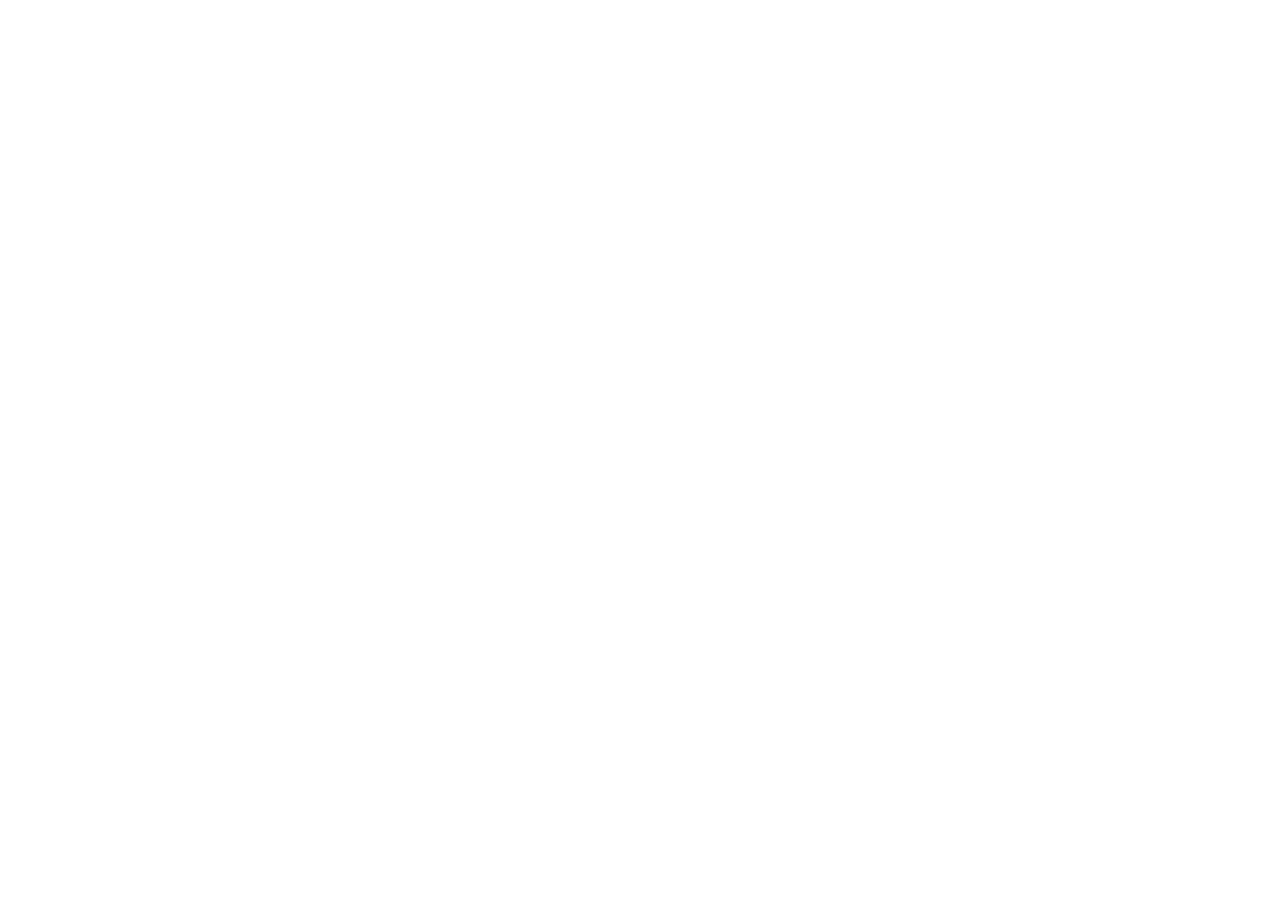
==== index.html @ 3e6e7785 "first commit" ====
<!DOCTYPE html>
<html lang="en">
<head>
  <meta charset="UTF-8">
  <meta name="viewport" content="width=device-width, initial-scale=1.0">
  <title>First Assignment</title>

  <link rel="stylesheet" href="styles.css">
</head>
<body>
  
</body>
</html>
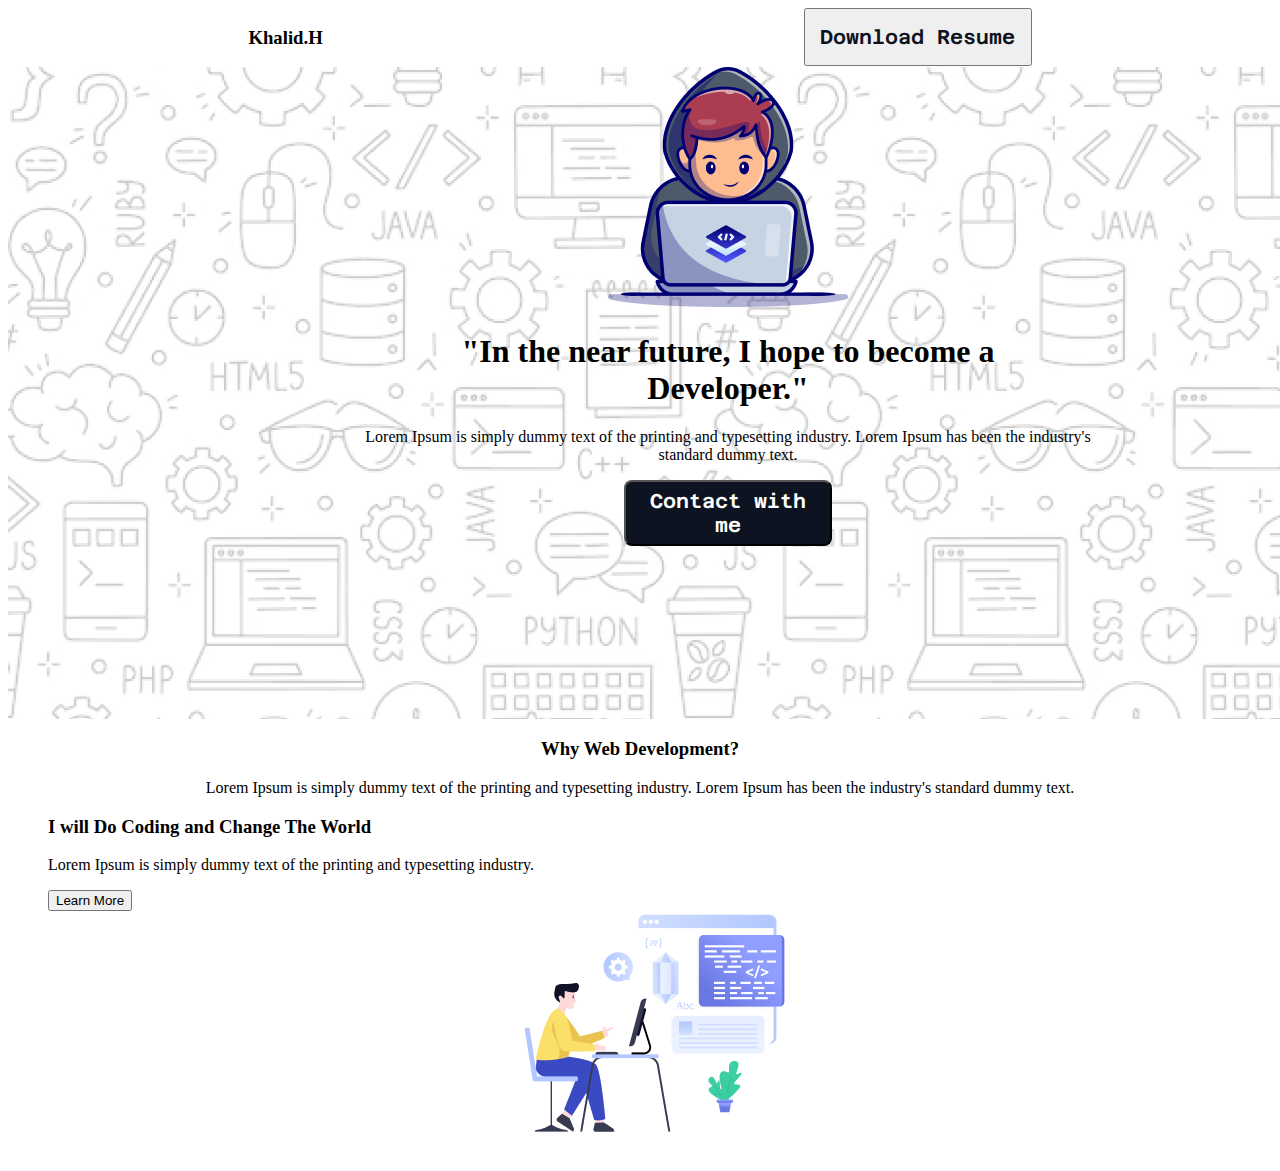
==== commit 13813c0f: "added to first blog" ====
--- a/index.html
+++ b/index.html
@@ -5,9 +5,70 @@
   <meta name="viewport" content="width=device-width, initial-scale=1.0">
   <title>First Assignment</title>
 
-  <link rel="stylesheet" href="styles.css">
+<link rel="stylesheet" href="styles.css">
 </head>
 <body>
-  
+  <header>
+    <nav>
+      <h3>Khalid.H</h3>
+    <button class="Download">Download Resume</button>
+    </nav>
+  </header>
+
+  <main>
+    <section class="backgroun-image">
+     <div>
+      <div class="bannar-image-continer"></div>
+      <img src="./assets/Group.png" alt="">
+
+      <h1>"In the near future, I hope to become a <br>Developer."</h1>
+
+      <p>Lorem Ipsum is simply dummy text of the printing and typesetting industry. Lorem Ipsum has been the industry's <br>standard dummy text.</p>
+
+      <button id="button">Contact with me</button>
+      
+    </div>
+    </section>
+
+    <section>
+      <div class="second-banner-text-heading">
+        <h3>Why Web Development?</h3>
+        <p>Lorem Ipsum is simply dummy text of the printing and typesetting industry. Lorem Ipsum has been the industry's standard dummy text.</p>
+      </div>
+
+      <dir class="banner-text-second-page">
+        <h3>I will Do Coding and Change The World</h3>
+        <p>Lorem Ipsum is simply dummy text of the printing and typesetting industry.</p>
+        <button>Learn More</button>
+        <div class="Layer_1">
+          <img src="assets/Layer_1.png" alt="">
+        </div>
+      </dir>
+
+      <div>
+
+      
+      </div>
+
+
+    </section>
+
+    <section>
+      <div>
+
+      </div>
+
+      <div>
+
+      </div>
+
+
+    </section>
+
+
+  </main>
+
+  <footer></footer>
+
 </body>
 </html>--- a/styles.css
+++ b/styles.css
@@ -0,0 +1,54 @@
+@import url('https://fonts.googleapis.com/css2?family=Azeret+Mono:ital,wght@0,100..900;1,100..900&display=swap');
+
+nav{
+  display: flex;
+  justify-content: space-around;
+
+}
+h1{
+
+}
+.Download{
+  width: 228px;
+  height: 58px;
+  color: rgb(13, 19, 33);
+  font-family: Azeret Mono;
+  font-size: 20px;
+  font-weight: 600;
+  line-height: 23px;
+}
+.backgroun-image{
+  width: 1440px;
+  height: 652px;
+  background-image: url('assets/Hero-bg.png');
+  justify-content: center;
+  background-position: center;
+  background-repeat: no-repeat;
+  background-size: cover;
+
+}
+
+div{
+  text-align: center;
+}
+#button{
+  width: 208px;
+  height: 66px;
+  border-radius: 8px;
+  background: rgb(13, 19, 33);
+  color: rgb(255, 255, 255);
+  font-family: Azeret Mono;
+  font-size: 20px;
+  font-weight: 600;
+  /* line-height: 32px; */
+}
+.second-banner-text-heading{
+  text-align: center;
+}
+
+.banner-text-second-page{
+  text-align: left;
+}
+.Layer_1{
+  
+}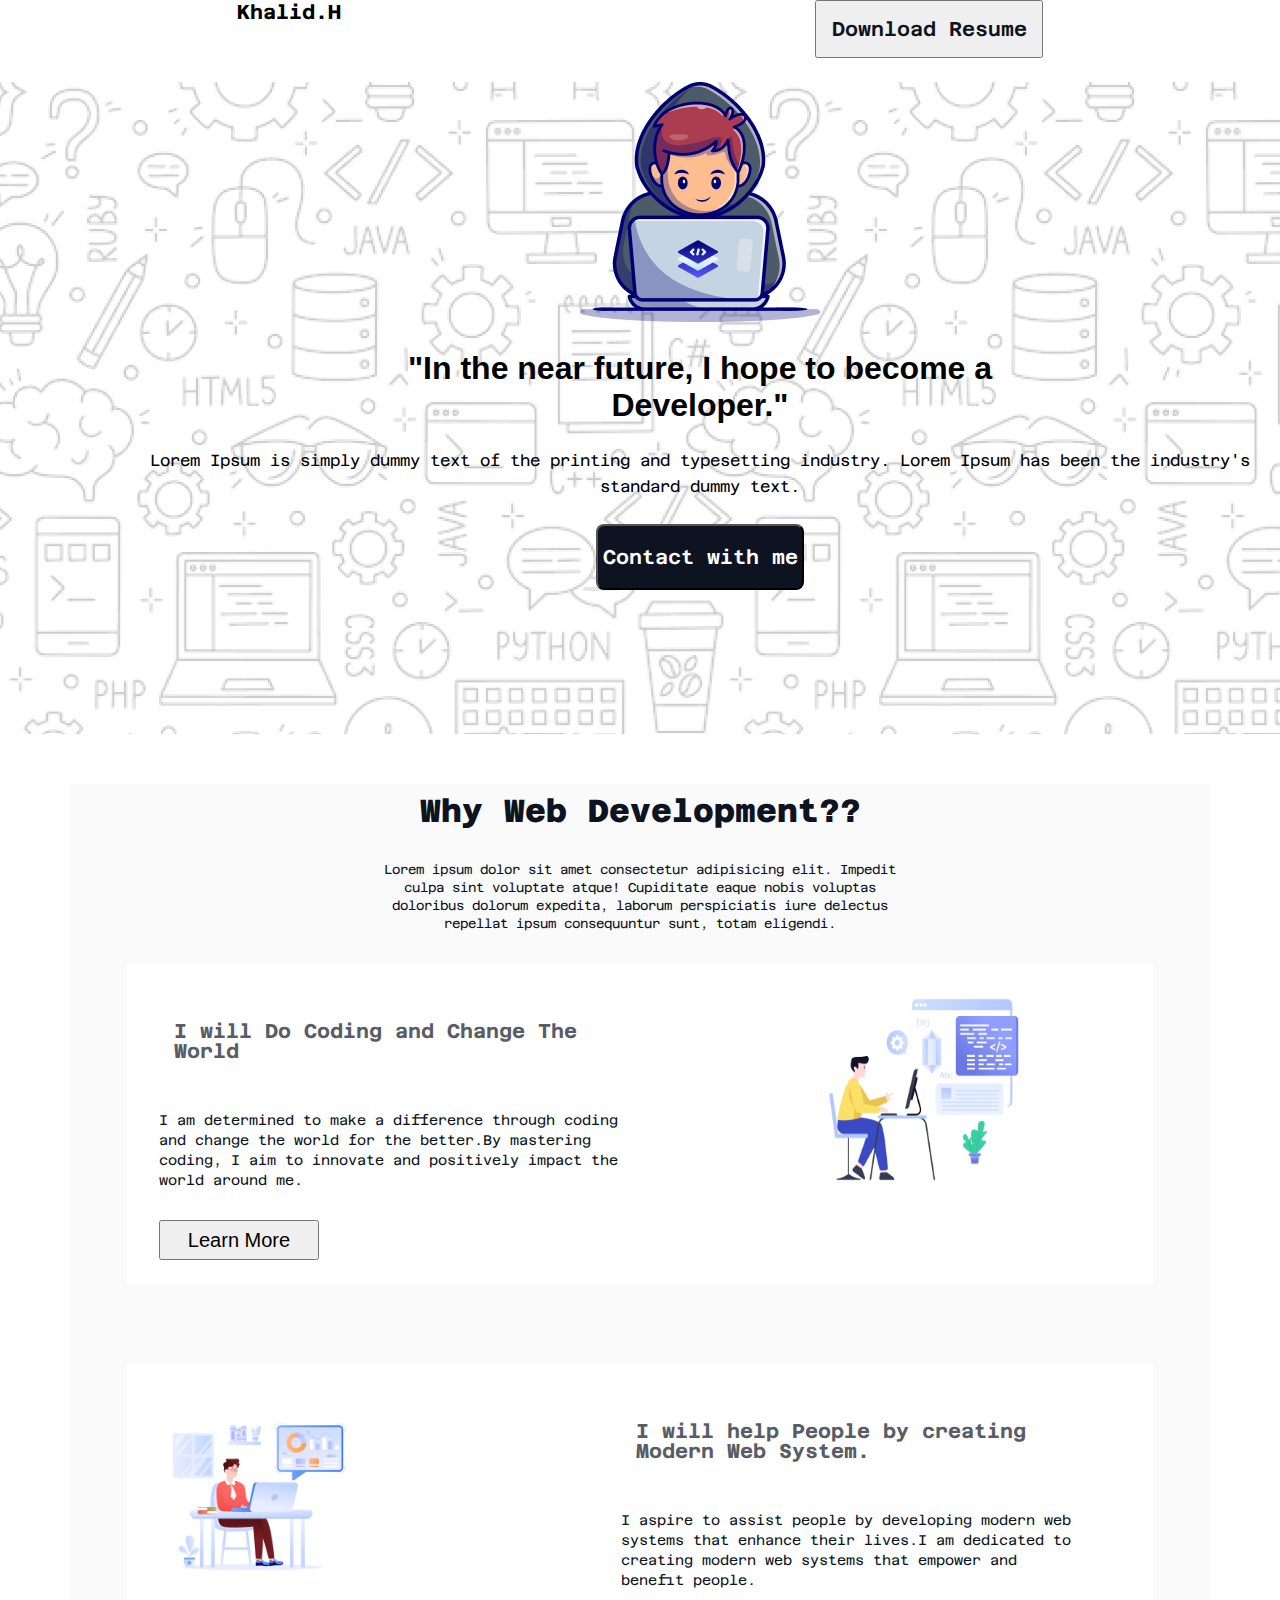
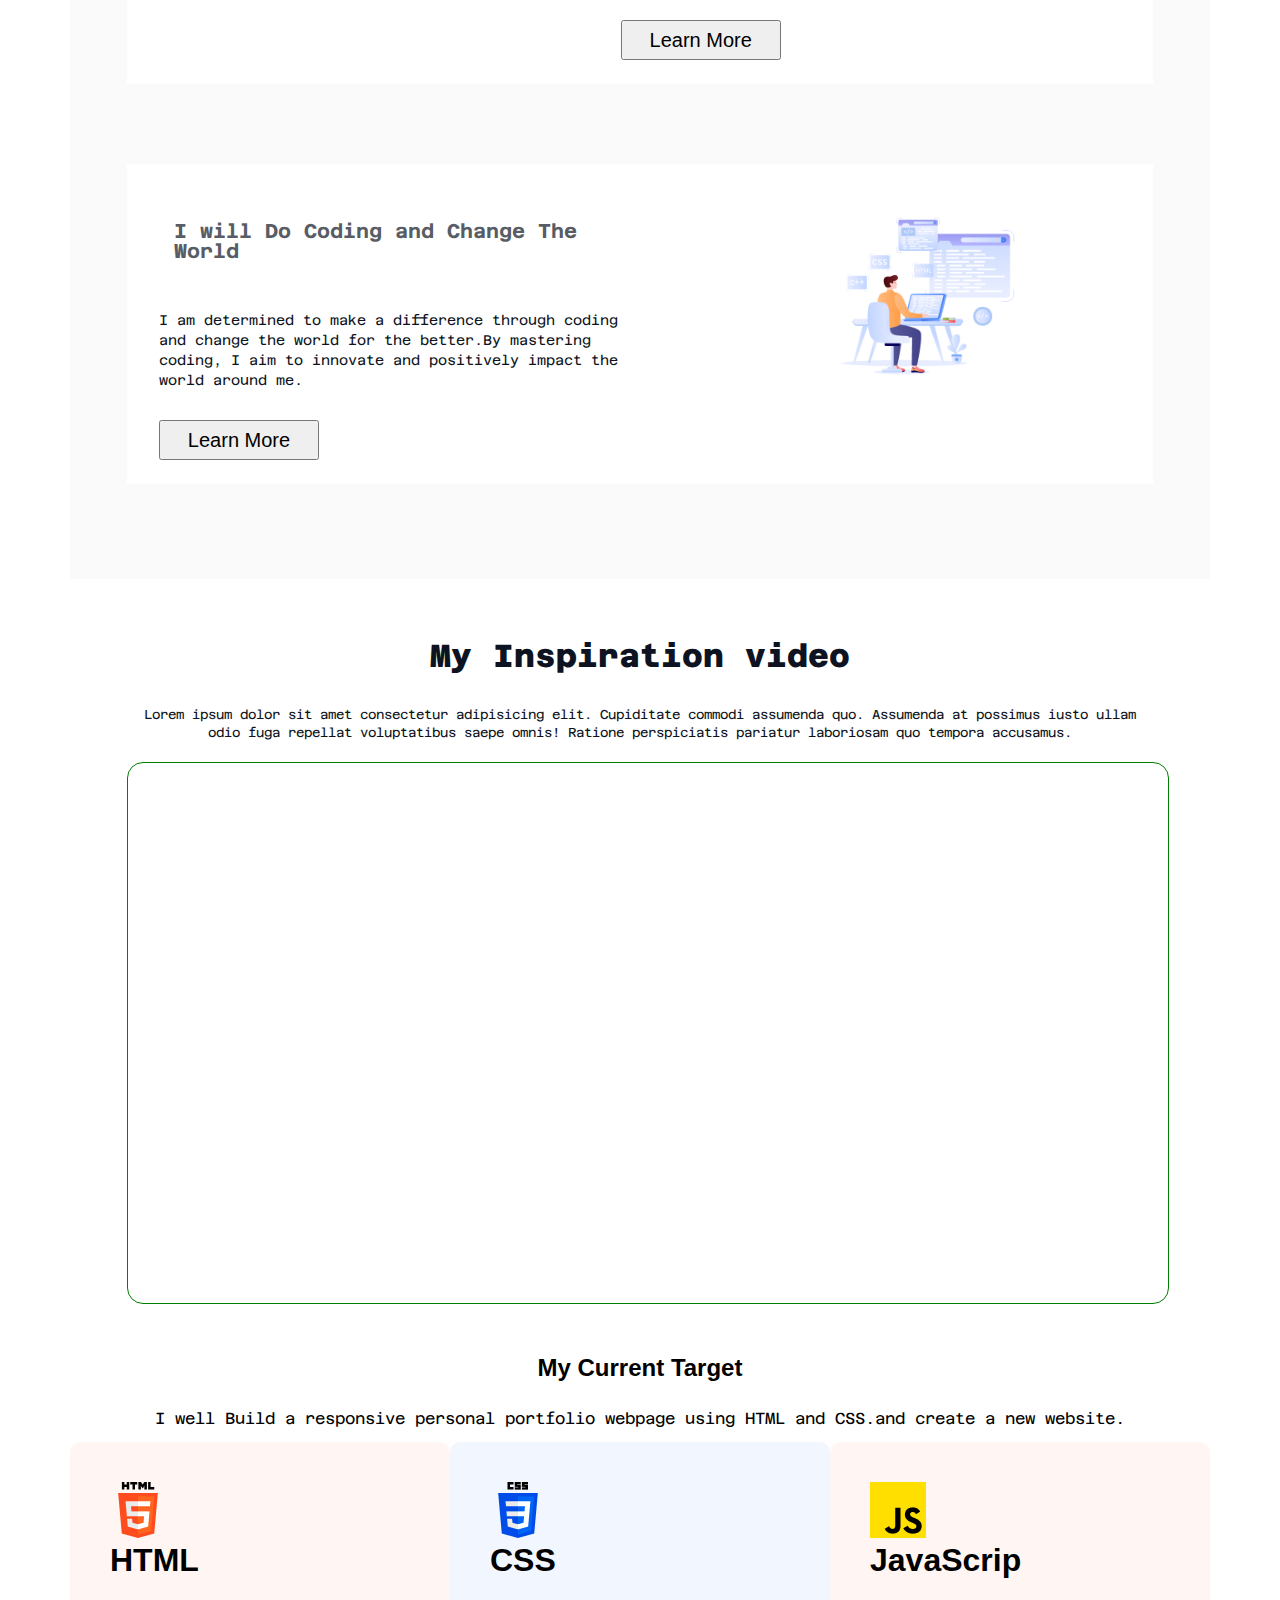
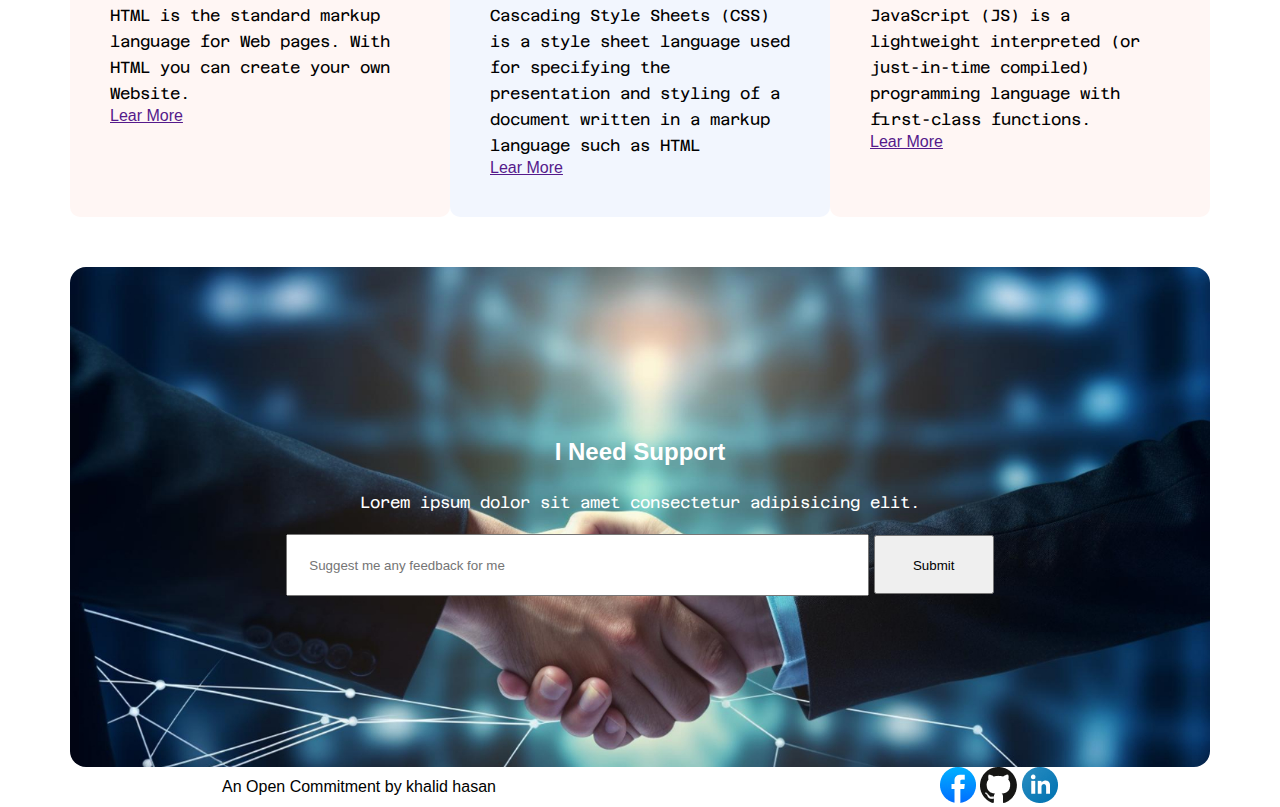
==== commit 0f657570: "add all commit" ====
--- a/index.html
+++ b/index.html
@@ -16,59 +16,196 @@
   </header>
 
   <main>
+  <!-- first-page-Developer-section -->
     <section class="backgroun-image">
-     <div>
-      <div class="bannar-image-continer"></div>
-      <img src="./assets/Group.png" alt="">
-
-      <h1>"In the near future, I hope to become a <br>Developer."</h1>
-
-      <p>Lorem Ipsum is simply dummy text of the printing and typesetting industry. Lorem Ipsum has been the industry's <br>standard dummy text.</p>
-
-      <button id="button">Contact with me</button>
-      
+     <div class="banner-section-container">
+        <div class="bannar-image-continer">
+        <img src="./assets/Group.png" alt="">
+        </div>
+        <h1 id="dev">"In the near future, I hope to become a <br>Developer."</h1>
+
+        <p>Lorem Ipsum is simply dummy text of the printing and typesetting industry. Lorem Ipsum has been the industry's <br>standard dummy text.</p>
+        
+    <button id="button">Contact with me</button>
+       
+      </div>
+    
+    </section>
+
+    <!-- development-section -->
+
+    <section class="development-container">
+      
+      <div class="development-content">
+        <div class="development-title">
+          <h2>Why Web Development??</h2>
+          <p>
+            Lorem ipsum dolor sit amet consectetur adipisicing elit. Impedit culpa sint voluptate atque! Cupiditate eaque nobis voluptas doloribus dolorum expedita, laborum perspiciatis iure delectus repellat ipsum consequuntur sunt, totam eligendi.
+          </p>
+        </div>
+        
+
+
+        <div class="development-resource-container">
+          <div class="web-resource-content">
+            <div class="title-text-container">
+              <h3>I will Do Coding and Change The World</h3>
+              <p>
+                I am determined to make a difference through coding and change the world for the better.By mastering coding, I aim to innovate and positively impact the world around me.
+              </p>
+              <button class="btn-one">Learn More</button>
+            </div>
+
+            <div class="image-contant">
+              <img class="first-image" src="assets/Layer_1.png" alt="" />
+            </div>
+          </div>
+        </div>
+
+        <div class="development-resource-container">
+          <div class="web-resource-content">
+            <div class="image-contant">
+              <img class="second-image" src="assets/Group 3.png" alt="" />
+            </div>
+            <div class="title-text-container">
+              <h3>I will help People by creating Modern Web System.</h3>
+              <p>
+                I aspire to assist people by developing modern web systems that enhance their lives.I am dedicated to creating modern web systems that empower and benefit people.
+              </p>
+              <button class="btn-two">Learn More</button>
+            </div>
+          </div>
+        </div>
+
+        <div class="development-resource-container">
+          <div class="web-resource-content">
+            <div class="title-text-container">
+              <h3>I will Do Coding and Change The World</h3>
+              <p>
+                I am determined to make a difference through coding and change the world for the better.By mastering coding, I aim to innovate and positively impact the world around me.
+              </p>
+              <button class="btn-three">Learn More</button>
+            </div>
+
+            <div class="image-contant">
+              <img class="third-image" src="assets/Group 4.png" alt="" />
+            </div>
+          </div>
+        </div>
+      </div>
+ 
+    </section>
+  
+    <!-- Inspiration section -->
+
+    <section class="insp-container">
+      <div class="insp-title-content">
+        <h2>My Inspiration video</h2>
+        <p>
+          Lorem ipsum dolor sit amet consectetur adipisicing elit. Cupiditate commodi assumenda quo. Assumenda at possimus iusto ullam odio fuga repellat voluptatibus saepe omnis! Ratione perspiciatis pariatur laboriosam quo tempora accusamus.
+        </p>
+      
+        
+          <div class="video">
+            <iframe width="100%" height="100%" src="https://www.youtube.com/embed/DGHn2uOAVCE?si=0QjzTuNBliBqDZMb" title="YouTube video player" frameborder="0" allow="accelerometer; autoplay; clipboard-write; encrypted-media; gyroscope; picture-in-picture; web-share" referrerpolicy="strict-origin-when-cross-origin" allowfullscreen style="border-radius: 10px;"></iframe>
+          </div>
+        
+      </div>
+
+    </section>
+
+<!-- target-container-section -->
+
+    <section class="four-banner-contianer">
+      <div class="targate">
+        <div class="targate-title">
+              
+            <div class="target-title-post">
+                <h2>My Current Target</h2>
+              <p>I well Build a responsive personal portfolio webpage using HTML and CSS.and create a new website.</p>
+            </div>
+    
+          <div class="current-target-web-design ">
+              
+            <div class="Current-target-html">
+                <div class="Current-target-continur">
+                  <img src="./assets/html.png" alt="">
+                    <h1>HTML</h1>
+                    <p> HTML is the standard markup language for Web pages. With HTML you can create your own Website.</p>
+                    <a href="">Lear More</a>
+                </div>
+    
+            </div> 
+            
+            <div class="Current-target-css">
+                <div class="Current-target-continur">
+                    <img src="./assets/css.png" alt="">
+                    <h1>CSS</h1>
+                    <p>Cascading Style Sheets (CSS) is a style sheet language used for specifying the presentation and styling of a document written in a markup language such as HTML </p>
+                    <a href="">Lear More</a>
+                </div>
+    
+            </div> 
+    
+            <div class="Current-target-java">
+                <div class="Current-target-continur">
+                    <img src="./assets/js.png" alt="">
+                    <h1>JavaScrip</h1>
+                    <p>JavaScript (JS) is a lightweight interpreted (or just-in-time compiled) programming language with first-class functions.</p>
+                    <a href="">Lear More</a>
+                </div>
+    
+            </div> 
+    
+          </div>
+    
+        </div>
+      
+      </div>
+      
+      <div class="Support">
+        <div class="Support-text" >
+          
+          <h2 >I Need Support</h2>
+          <p>Lorem ipsum dolor sit amet consectetur adipisicing elit.</p>
+          <br>
+          
+          <form action="" >
+      
+            <input type="email" name="phone" id="phone"  placeholder="Suggest me any feedback for me" pattern="Enter a phone number" class="s-btn1">
+            
+            <input type="Submit" value="Submit" class="s-btn">
+          </form>
+          
+        </div>
+      
+      </div>
+
+
+
+    </section>
+
+   
+
+  </main>
+
+  <footer class="footer-main header-continar" id="contact">
+    <div class="footer-title">
+        An Open Commitment by khalid hasan
     </div>
-    </section>
-
-    <section>
-      <div class="second-banner-text-heading">
-        <h3>Why Web Development?</h3>
-        <p>Lorem Ipsum is simply dummy text of the printing and typesetting industry. Lorem Ipsum has been the industry's standard dummy text.</p>
-      </div>
-
-      <dir class="banner-text-second-page">
-        <h3>I will Do Coding and Change The World</h3>
-        <p>Lorem Ipsum is simply dummy text of the printing and typesetting industry.</p>
-        <button>Learn More</button>
-        <div class="Layer_1">
-          <img src="assets/Layer_1.png" alt="">
-        </div>
-      </dir>
-
-      <div>
-
-      
-      </div>
-
-
-    </section>
-
-    <section>
-      <div>
-
-      </div>
-
-      <div>
-
-      </div>
-
-
-    </section>
-
-
-  </main>
-
-  <footer></footer>
+    <div class="footer-social">
+        <a href="https://www.facebook.com/reju.raj.524/">
+            <img src="./assets/facebook.png" alt="">
+        </a>
+        <a href="https://github.com/Khalid01081999">
+            <img src="./assets/github.png" alt="">
+        </a>
+        <a href="https://www.linkedin.com/in/khalid-hasan-740209247/">
+            <img src="./assets/linkedin-icon 1.png" alt="">
+        </a>
+        
+    </div>
+</footer>
 
 </body>
 </html>--- a/styles.css
+++ b/styles.css
@@ -1,12 +1,24 @@
 @import url('https://fonts.googleapis.com/css2?family=Azeret+Mono:ital,wght@0,100..900;1,100..900&display=swap');
 
+*{
+  
+  margin: 0;
+  padding: 0;
+}
+body{
+  font-family: "Popping",sans-serif;
+}
 nav{
   display: flex;
   justify-content: space-around;
 
 }
-h1{
-
+h3{
+  
+ 
+  font-family: Azeret Mono;
+  font-size: 20px;
+  
 }
 .Download{
   width: 228px;
@@ -17,19 +29,37 @@
   font-weight: 600;
   line-height: 23px;
 }
+.banner-section-container{
+  max-width: 1400px;
+  height: 652px;
+  text-align: center;
+ 
+}
+
+
 .backgroun-image{
-  width: 1440px;
+  width: 1400px;
   height: 652px;
   background-image: url('assets/Hero-bg.png');
   justify-content: center;
   background-position: center;
   background-repeat: no-repeat;
   background-size: cover;
-
-}
-
-div{
-  text-align: center;
+ 
+
+}
+.bannar-image-continer{
+   margin-top: 24px;
+}
+#dev{
+  margin-top: 24px;
+}
+p{
+  font-family: Azeret Mono;
+  font-size: 16px;
+  font-weight: 400;
+  line-height: 26px;
+  margin-top: 24px;
 }
 #button{
   width: 208px;
@@ -40,15 +70,264 @@
   font-family: Azeret Mono;
   font-size: 20px;
   font-weight: 600;
+  margin-top: 24px;
   /* line-height: 32px; */
 }
-.second-banner-text-heading{
-  text-align: center;
-}
-
-.banner-text-second-page{
+
+.development-container{
+  width: 1140px;
+  margin: 0 auto;
+  height: 1395px;
+  background: rgba(13, 19, 33, 0.02);
+  
+}
+.development-content{
+  
+  width: 90%;
+  height: 1100px;
+  margin: 50px auto;
+}
+.development-title{
+  width: 50%;
+  margin: 0 auto;
+  height: 130px;
+}
+.development-title h2{
+  color: rgb(13, 19, 33);
+  font-family: Azeret Mono;
+  font-size: 32px;
+  font-weight: 800;
+  line-height: 37px;
+  letter-spacing: 0%;
+  text-align: center;
+  padding: 8px 0;
+}
+
+.development-title p{
+  color: rgb(13, 19, 33);
+  font-family: Azeret Mono;
+  font-size: 13px;
+  font-weight: 400;
+  line-height: 18px;
+  text-align: center;
+}
+
+.development-resource-container{
+  width: 100%;
+  margin: 0px auto;
+  height: 320px;
+  margin-bottom: 80px;
+  display: flex;
+  margin-top: 50px;
+  background-color: white;
+
+}
+.web-resource-content{
+width: 90%;
+height: 250px;
+display: flex;
+margin: 32px 32px ;
+}
+.title-text-container{
+  width: 50%;
+  margin: 0 auto;
+  height: 250px;
+}
+.image-contant{
+  width: 50%;
+  margin: 0 auto;
+  height: 250px;
+}
+.title-text-container h3{
+  color: rgba(13, 19, 33, 0.7);
+  font-family: Azeret Mono;
+  font-size: 20px;
+  font-weight: 700;
+  line-height: 20px;
   text-align: left;
-}
-.Layer_1{
-  
+  padding: 10px 0px;
+  margin: 15px;
+}
+
+.title-text-container p{
+  color: rgb(13, 19, 33);
+  font-family: Azeret Mono;
+  font-size: 14px;
+  font-weight: 400;
+  line-height: 20px;
+  letter-spacing: 0%;
+  text-align: left;
+  padding: 15px 0px;
+  margin-bottom: 15px;
+}
+.btn-one,
+.btn-two,
+.btn-three {
+  width: 160px;
+  height: 40px;
+  font-size: 20px;
+  font-weight: 400;
+}
+.first-image{
+  margin-left: 45%;
+  height: 200px;
+  width: 200px;
+}
+
+.third-image {
+  margin-left: 45%;
+  height: 200px;
+  width: 200px;
+}
+.second-image {
+  margin-right: 45%;
+  height: 200px;
+  width: 200px;
+}
+
+/* Inspiration section style */
+
+.insp-container {
+  width: 1140px;
+ 
+  margin: 0 auto;
+  /* background: rgba(13, 19, 33, 0.02); */
+}
+.insp-title-content {
+  width: 90%;
+ 
+  margin: 50px auto;
+}
+.insp-title-content h2 {
+  color: rgb(13, 19, 33);
+  font-family: Azeret Mono;
+  font-size: 32px;
+  font-weight: 800;
+  line-height: 37px;
+  letter-spacing: 0%;
+  text-align: center;
+  padding: 8px 0;
+  
+}
+.insp-title-content p {
+  color: rgb(13, 19, 33);
+  font-family: Azeret Mono;
+  font-size: 13px;
+  font-weight: 400;
+  line-height: 18px;
+  text-align: center;
+  /* margin: 24px 0px; */
+}
+
+/* ////////////////////video/////////////////// */
+
+.video{
+  width: 1000px;
+  height: 500px;
+  border: 1px solid green;
+  padding: 20px;
+  margin: 0 auto;
+  margin-top: 20px;
+  border-radius: 16px;
+  }
+
+  ///////* target-section */////
+
+  .targate-title{
+    width: 1140px; 
+    margin: 0 auto;
+  
+  }
+  .target-title-post{
+    width: 90%;
+    margin: 0 auto;
+    text-align: center;
+    flex-direction: column;
+    margin-bottom: 10px;
+  
+  }
+  .current-target-web-design{
+    width: 1140px;
+    margin: 0 auto;
+    display: flex;
+   
+  }
+  .current-target{
+    width: 90%;
+    margin: 0 auto;
+    margin-left: ;
+    margin-top: 10px;
+    gap: 10px;
+    border: 1px solid green;
+  }
+  .Current-target-html{
+    width: 30%;
+    padding: 40px;
+    background-color: rgba(255, 76, 30, 0.05);
+    border-radius: 10px;
+  }
+  .Current-target-css{
+    width: 30%;
+    padding: 40px;
+    background-color: rgba(0, 76, 232, 0.05);
+    border-radius: 10px;
+  }
+  .Current-target-java{
+    width: 30%;
+    padding: 40px;
+    background-color: rgba(255, 76, 30, 0.05);
+    border-radius: 10px;
+  }
+  /* support-section */
+  .Support{
+    display: flex;
+    flex-direction: column;
+    justify-content: center;
+    align-items: center;
+    width: 1140px;
+    height: 500px;
+    left: 100px;
+    right: 100px;
+    top: 450px;
+    bottom: 179px;
+    margin: 0 auto;
+    margin-top: 50px;
+    background-image: url('assets/handshake.jpg');
+    background-size: cover;
+    border-radius: 16px;  
+  }
+  .Support-text{
+    
+    color: white;
+    margin:0 auto;
+    text-align: center;
+   
+  }
+  .s-btn1{
+    width: 548px;
+    height: 58px;
+    padding: 0px 10px 0px 21px;
+  
+  }
+  
+  .s-btn{
+    width: 120px;
+    height: 59px;
+    padding: 21px 23px ;
+  }
+
+///////* footer-section *////////
+
+.footer-main {
+  display: flex;
+  height: 100px;
+  background-color: rgba(13, 19, 33, 0.03);
+  margin-top: 50px;}
+  .header-continar {
+    display: flex;
+    justify-content: space-around;
+    align-items: center;
+  }
+  .footer-social a {
+    text-decoration: none;
 }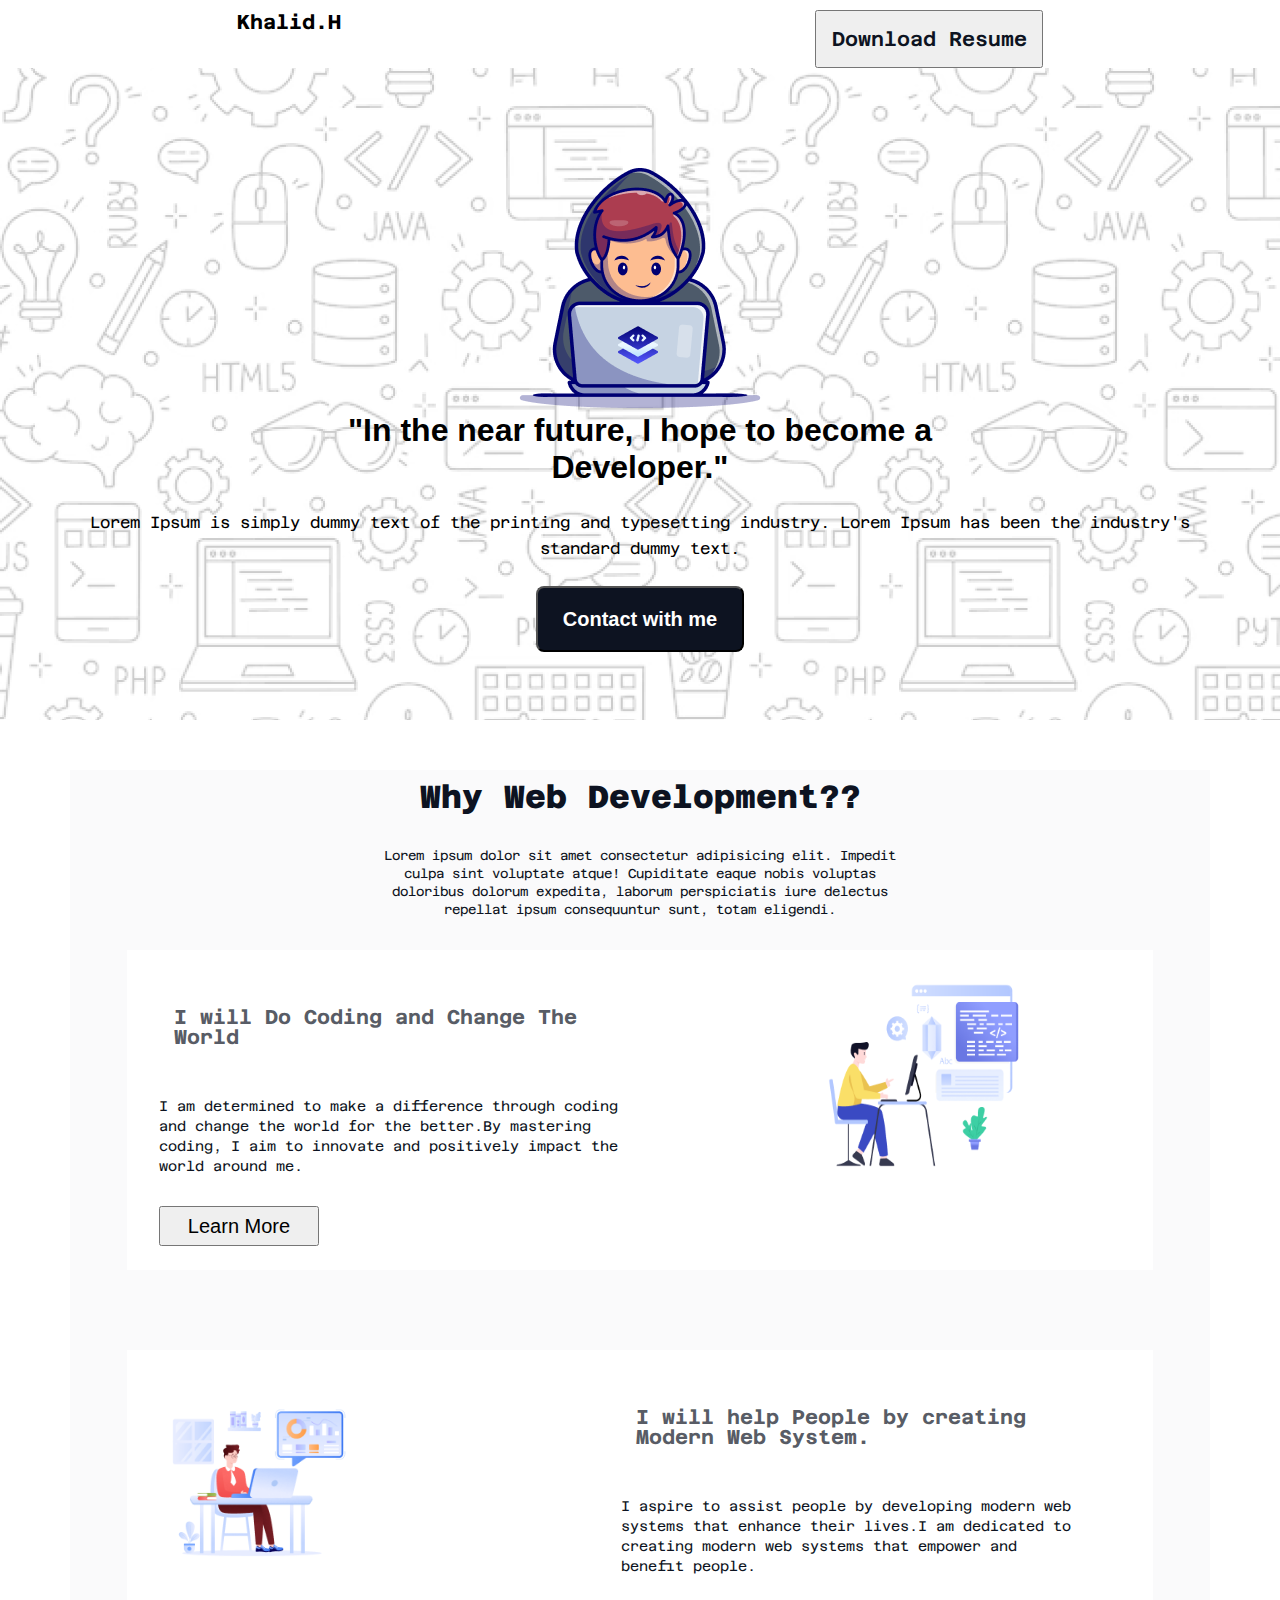
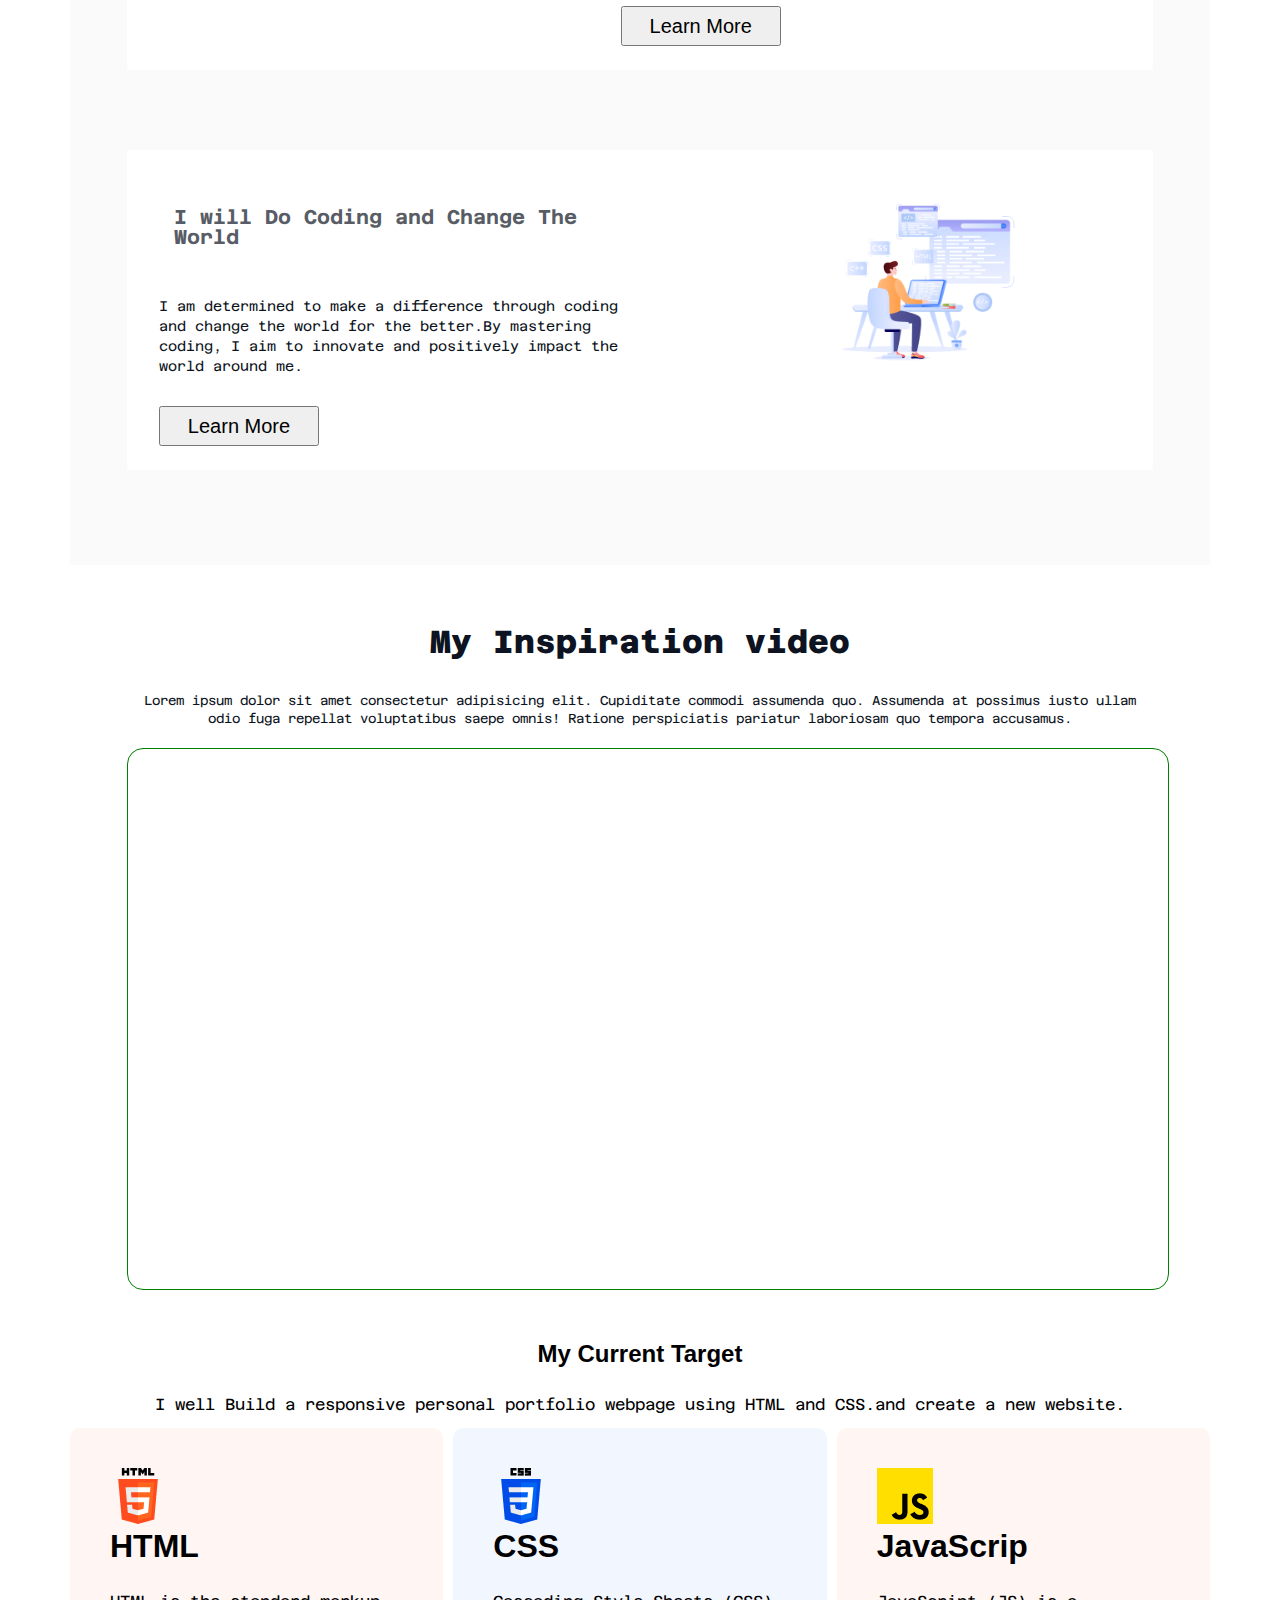
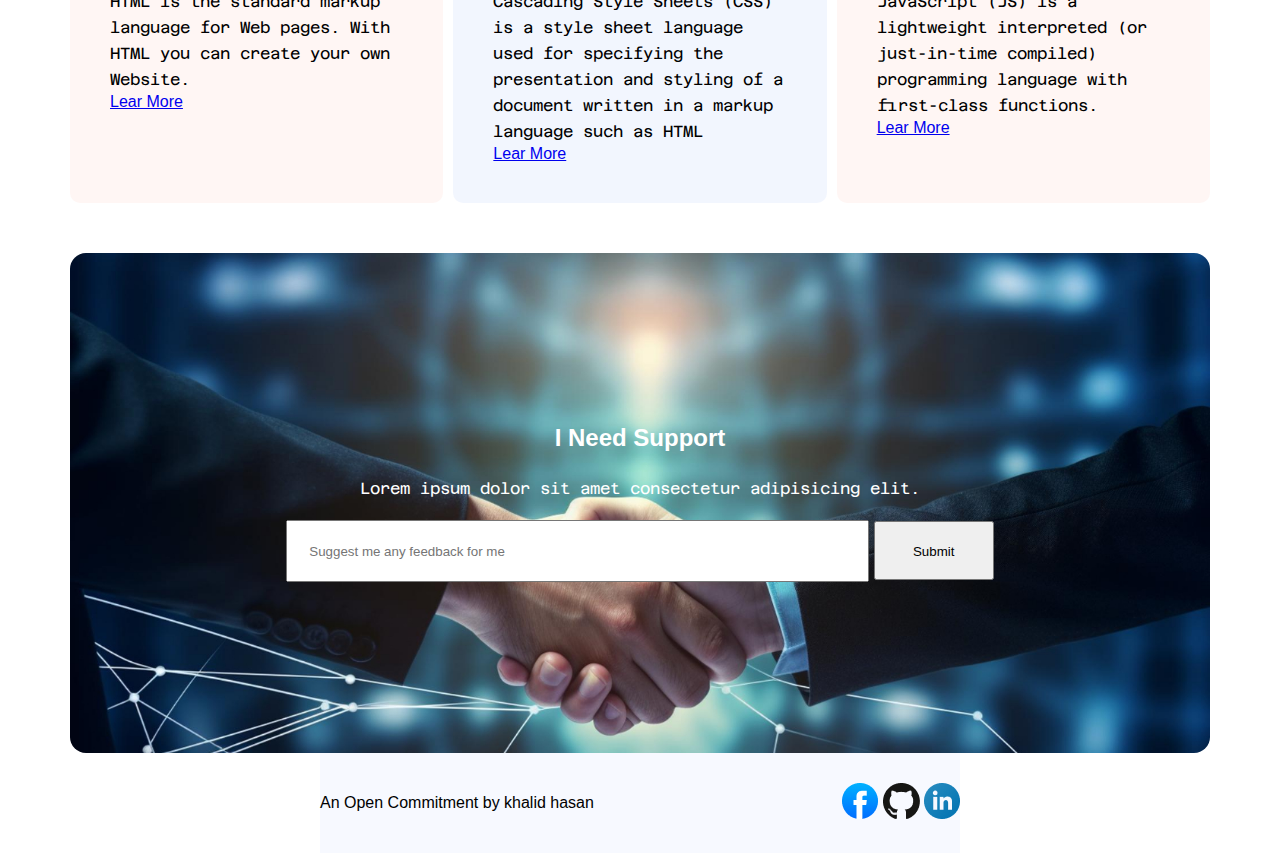
==== commit c0c74dc7: "Updated index.html with a new line" ====
--- a/index.html
+++ b/index.html
@@ -9,25 +9,31 @@
 </head>
 <body>
   <header>
-    <nav>
+    <nav class="nav">
       <h3>Khalid.H</h3>
-    <button class="Download">Download Resume</button>
+      <button class="Download">Download Resume</button>
     </nav>
   </header>
 
-  <main>
+ <main>
   <!-- first-page-Developer-section -->
-    <section class="backgroun-image">
-     <div class="banner-section-container">
-        <div class="bannar-image-continer">
-        <img src="./assets/Group.png" alt="">
-        </div>
-        <h1 id="dev">"In the near future, I hope to become a <br>Developer."</h1>
-
-        <p>Lorem Ipsum is simply dummy text of the printing and typesetting industry. Lorem Ipsum has been the industry's <br>standard dummy text.</p>
-        
-    <button id="button">Contact with me</button>
-       
+    <section class="banner-section-container">
+      
+      <div class="background-image">
+
+        <div class="bannar-img-continer">
+
+        
+          <img src="./assets/Group.png" alt="" style="margin-top: 100px;">
+        
+        
+          <h1 >"In the near future, I hope to become a <br>Developer."</h1>
+
+          <p>Lorem Ipsum is simply dummy text of the printing and typesetting industry. Lorem Ipsum has been the industry's <br>standard dummy text.</p>
+     
+         <button class="btn-1"><a href="#contact">Contact with me</a></button>
+    
+        </div>
       </div>
     
     </section>
@@ -132,7 +138,7 @@
                   <img src="./assets/html.png" alt="">
                     <h1>HTML</h1>
                     <p> HTML is the standard markup language for Web pages. With HTML you can create your own Website.</p>
-                    <a href="">Lear More</a>
+                    <a href="https://www.w3schools.com/html/">Lear More</a>
                 </div>
     
             </div> 
@@ -142,7 +148,7 @@
                     <img src="./assets/css.png" alt="">
                     <h1>CSS</h1>
                     <p>Cascading Style Sheets (CSS) is a style sheet language used for specifying the presentation and styling of a document written in a markup language such as HTML </p>
-                    <a href="">Lear More</a>
+                    <a href="https://www.w3schools.com/css/default.asp">Lear More</a>
                 </div>
     
             </div> 
@@ -152,7 +158,7 @@
                     <img src="./assets/js.png" alt="">
                     <h1>JavaScrip</h1>
                     <p>JavaScript (JS) is a lightweight interpreted (or just-in-time compiled) programming language with first-class functions.</p>
-                    <a href="">Lear More</a>
+                    <a href="https://www.w3schools.com/js/default.asp">Lear More</a>
                 </div>
     
             </div> 
@@ -163,7 +169,7 @@
       
       </div>
       
-      <div class="Support">
+      <div class="Support" >
         <div class="Support-text" >
           
           <h2 >I Need Support</h2>
@@ -189,7 +195,7 @@
 
   </main>
 
-  <footer class="footer-main header-continar" id="contact">
+  <footer class="footer-main header-continar" id="contact" >
     <div class="footer-title">
         An Open Commitment by khalid hasan
     </div>
--- a/styles.css
+++ b/styles.css
@@ -5,12 +5,14 @@
   margin: 0;
   padding: 0;
 }
-body{
+body{ 
   font-family: "Popping",sans-serif;
 }
 nav{
+
   display: flex;
   justify-content: space-around;
+  margin-top: 10px;
 
 }
 h3{
@@ -33,14 +35,13 @@
   max-width: 1400px;
   height: 652px;
   text-align: center;
- 
+  background-image: url('./assets/Hero-bg.png');
 }
 
 
 .backgroun-image{
   width: 1400px;
   height: 652px;
-  background-image: url('assets/Hero-bg.png');
   justify-content: center;
   background-position: center;
   background-repeat: no-repeat;
@@ -50,10 +51,9 @@
 }
 .bannar-image-continer{
    margin-top: 24px;
-}
-#dev{
-  margin-top: 24px;
-}
+
+}
+
 p{
   font-family: Azeret Mono;
   font-size: 16px;
@@ -61,17 +61,19 @@
   line-height: 26px;
   margin-top: 24px;
 }
-#button{
+.btn-1{
   width: 208px;
   height: 66px;
   border-radius: 8px;
   background: rgb(13, 19, 33);
-  color: rgb(255, 255, 255);
-  font-family: Azeret Mono;
   font-size: 20px;
   font-weight: 600;
   margin-top: 24px;
   /* line-height: 32px; */
+}
+.btn-1 a{
+  text-decoration: none;
+  color: white;
 }
 
 .development-container{
@@ -236,6 +238,7 @@
   .targate-title{
     width: 1140px; 
     margin: 0 auto;
+    
   
   }
   .target-title-post{
@@ -250,6 +253,7 @@
     width: 1140px;
     margin: 0 auto;
     display: flex;
+    gap: 10px;
    
   }
   .current-target{
@@ -292,7 +296,7 @@
     bottom: 179px;
     margin: 0 auto;
     margin-top: 50px;
-    background-image: url('assets/handshake.jpg');
+    background-image: url('/assets/handshake.jpg');
     background-size: cover;
     border-radius: 16px;  
   }
@@ -321,11 +325,16 @@
 .footer-main {
   display: flex;
   height: 100px;
-  background-color: rgba(13, 19, 33, 0.03);
-  margin-top: 50px;}
+  
+  margin-top: 100px;
+}
   .header-continar {
+    width: 50%;
+    background-color: rgba(0, 76, 255, 0.03);
+    margin: 0 auto;
+    height: 100px;
     display: flex;
-    justify-content: space-around;
+    justify-content: space-between;
     align-items: center;
   }
   .footer-social a {
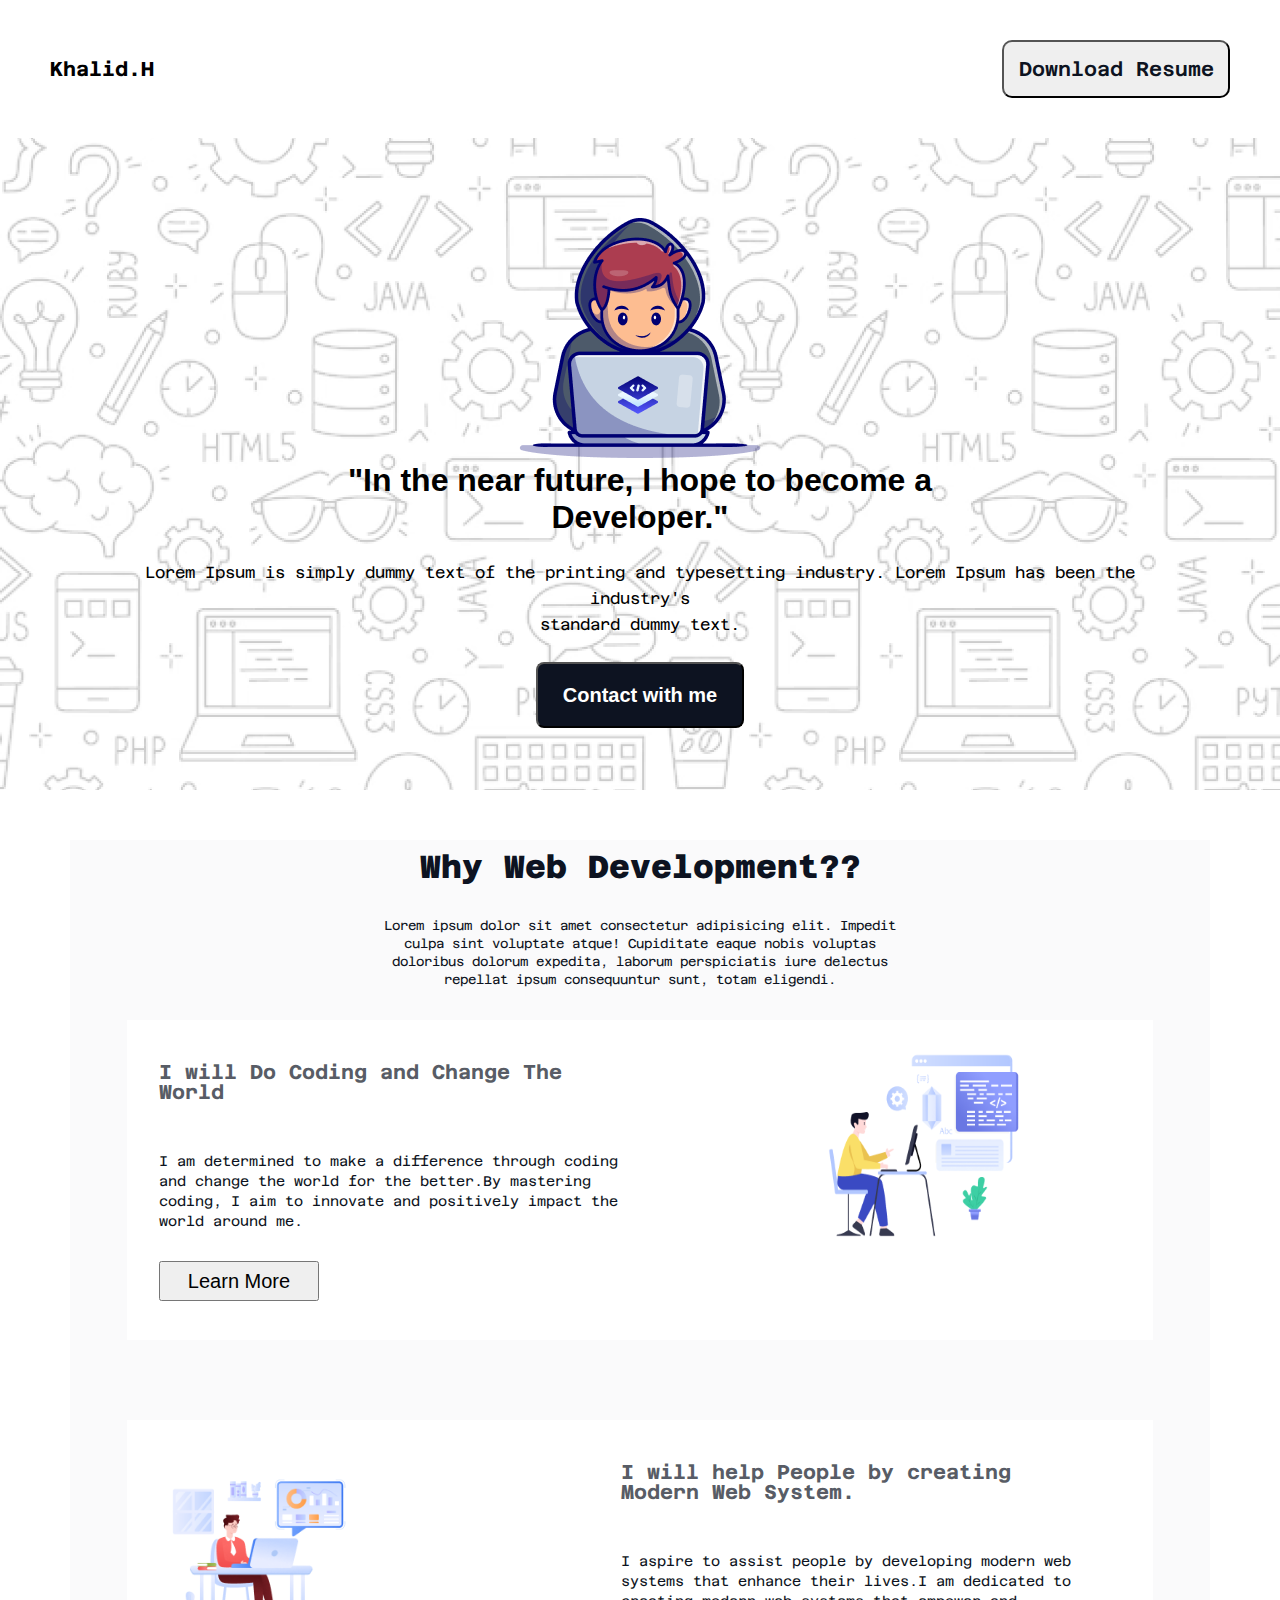
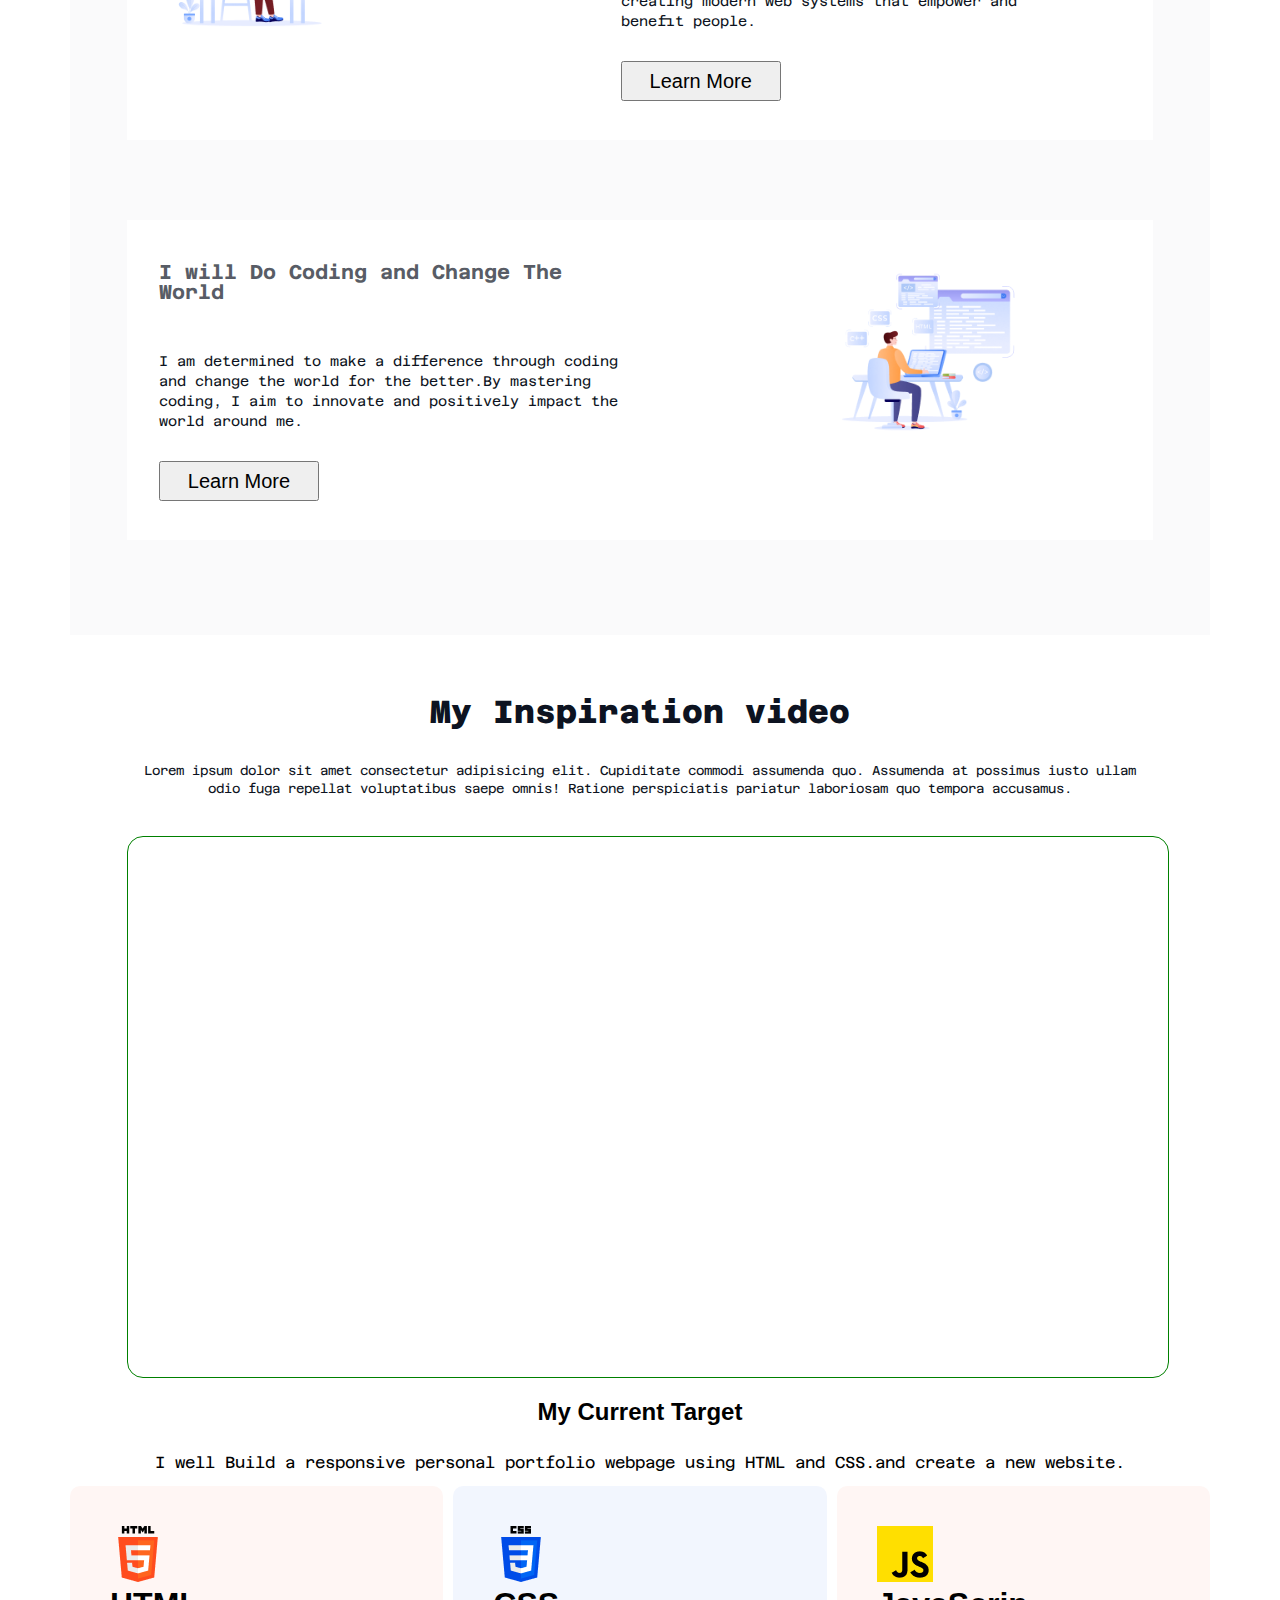
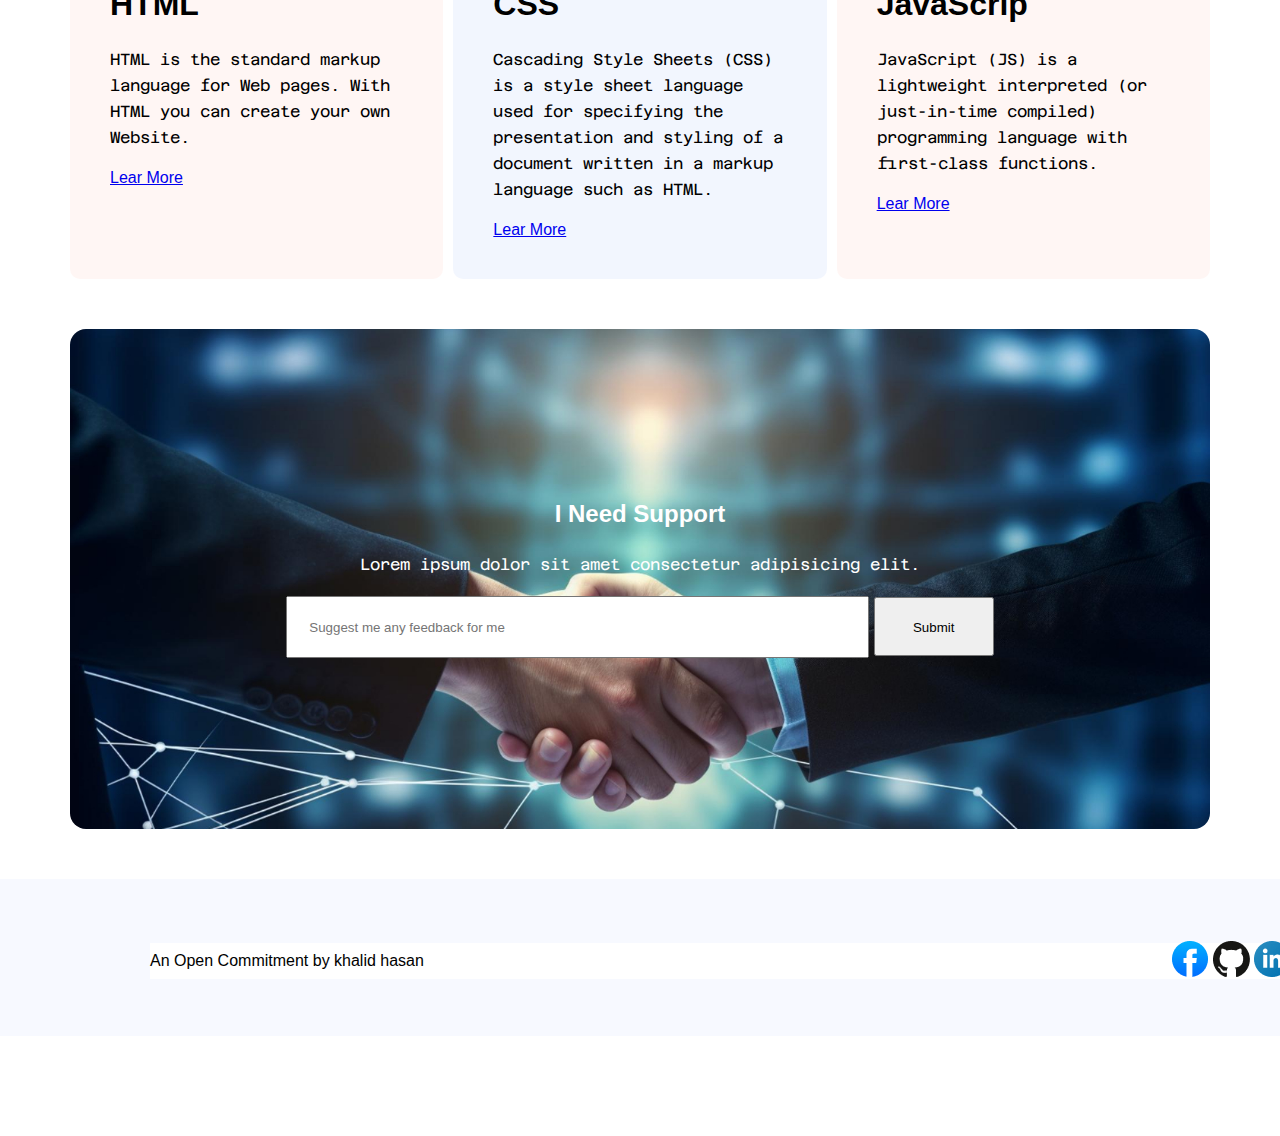
==== commit 206efea5: "updated all html and css file" ====
--- a/index.html
+++ b/index.html
@@ -16,29 +16,28 @@
   </header>
 
  <main>
-  <!-- first-page-Developer-section -->
-    <section class="banner-section-container">
-      
-      <div class="background-image">
-
-        <div class="bannar-img-continer">
-
-        
-          <img src="./assets/Group.png" alt="" style="margin-top: 100px;">
-        
-        
-          <h1 >"In the near future, I hope to become a <br>Developer."</h1>
-
-          <p>Lorem Ipsum is simply dummy text of the printing and typesetting industry. Lorem Ipsum has been the industry's <br>standard dummy text.</p>
-     
-         <button class="btn-1"><a href="#contact">Contact with me</a></button>
-    
-        </div>
-      </div>
-    
-    </section>
-
-    <!-- development-section -->
+
+  <!-------- first-page-Developer-section --------->
+
+    <section class="banner-section-container" >
+      
+      <div class="bannar-image-continer">
+
+      
+        <img src="./assets/Group.png" alt="">
+      
+      
+        <h1 >"In the near future, I hope to become a <br>Developer."</h1>
+
+        <p>Lorem Ipsum is simply dummy text of the printing and typesetting industry. Lorem Ipsum has been the industry's <br>standard dummy text.</p>
+   
+       <button class="btn-1"><a href="#contact">Contact with me</a></button>
+  
+      </div>
+
+    </section>
+
+    <!----- development-section ------>
 
     <section class="development-container">
       
@@ -102,7 +101,7 @@
  
     </section>
   
-    <!-- Inspiration section -->
+    <!------ Inspiration-section ------->
 
     <section class="insp-container">
       <div class="insp-title-content">
@@ -111,7 +110,7 @@
           Lorem ipsum dolor sit amet consectetur adipisicing elit. Cupiditate commodi assumenda quo. Assumenda at possimus iusto ullam odio fuga repellat voluptatibus saepe omnis! Ratione perspiciatis pariatur laboriosam quo tempora accusamus.
         </p>
       
-        
+        <br>
           <div class="video">
             <iframe width="100%" height="100%" src="https://www.youtube.com/embed/DGHn2uOAVCE?si=0QjzTuNBliBqDZMb" title="YouTube video player" frameborder="0" allow="accelerometer; autoplay; clipboard-write; encrypted-media; gyroscope; picture-in-picture; web-share" referrerpolicy="strict-origin-when-cross-origin" allowfullscreen style="border-radius: 10px;"></iframe>
           </div>
@@ -138,6 +137,7 @@
                   <img src="./assets/html.png" alt="">
                     <h1>HTML</h1>
                     <p> HTML is the standard markup language for Web pages. With HTML you can create your own Website.</p>
+                    <br>
                     <a href="https://www.w3schools.com/html/">Lear More</a>
                 </div>
     
@@ -147,7 +147,8 @@
                 <div class="Current-target-continur">
                     <img src="./assets/css.png" alt="">
                     <h1>CSS</h1>
-                    <p>Cascading Style Sheets (CSS) is a style sheet language used for specifying the presentation and styling of a document written in a markup language such as HTML </p>
+                    <p>Cascading Style Sheets (CSS) is a style sheet language used for specifying the presentation and styling of a document written in a markup language such as HTML.</p>
+                    <br>
                     <a href="https://www.w3schools.com/css/default.asp">Lear More</a>
                 </div>
     
@@ -158,6 +159,7 @@
                     <img src="./assets/js.png" alt="">
                     <h1>JavaScrip</h1>
                     <p>JavaScript (JS) is a lightweight interpreted (or just-in-time compiled) programming language with first-class functions.</p>
+                    <br>
                     <a href="https://www.w3schools.com/js/default.asp">Lear More</a>
                 </div>
     
@@ -168,6 +170,8 @@
         </div>
       
       </div>
+
+      <!----- support-section ------>
       
       <div class="Support" >
         <div class="Support-text" >
@@ -187,18 +191,18 @@
       
       </div>
 
-
-
     </section>
 
    
-
   </main>
 
-  <footer class="footer-main header-continar" id="contact" >
-    <div class="footer-title">
-        An Open Commitment by khalid hasan
-    </div>
+<!-------- footer-section ---------->
+
+  <footer class="footer-main" id="contact" >
+  <div class="footer-container">
+
+    <div class="footer-title">An Open Commitment by khalid hasan</div>
+    
     <div class="footer-social">
         <a href="https://www.facebook.com/reju.raj.524/">
             <img src="./assets/facebook.png" alt="">
@@ -211,6 +215,7 @@
         </a>
         
     </div>
+  </div>
 </footer>
 
 </body>
--- a/styles.css
+++ b/styles.css
@@ -7,19 +7,21 @@
 }
 body{ 
   font-family: "Popping",sans-serif;
-}
-nav{
-
+
+}
+.nav {
+  width: 1200px;
   display: flex;
-  justify-content: space-around;
-  margin-top: 10px;
-
-}
-h3{
-  
- 
-  font-family: Azeret Mono;
-  font-size: 20px;
+  justify-content: space-between;
+  align-items: center;
+  margin: 0 auto;
+  margin-top: 30px;
+}
+.nav h3{
+  
+  font-family: Azeret Mono;
+  font-size: 20px;
+  margin: 10px;
   
 }
 .Download{
@@ -30,28 +32,28 @@
   font-size: 20px;
   font-weight: 600;
   line-height: 23px;
-}
+  margin: 10px;
+  border-radius: 10px;
+}
+
+/*------- first-banner-section ----------*/
+
 .banner-section-container{
-  max-width: 1400px;
+  max-width:1440px;
   height: 652px;
-  text-align: center;
+  display: flex;
+  margin: 0 auto;
+  margin-top: 30px;
   background-image: url('./assets/Hero-bg.png');
 }
 
-
-.backgroun-image{
-  width: 1400px;
-  height: 652px;
-  justify-content: center;
-  background-position: center;
-  background-repeat: no-repeat;
-  background-size: cover;
- 
-
-}
 .bannar-image-continer{
-   margin-top: 24px;
-
+    width: 998px;
+    height: 582px;
+    margin: 80px auto;
+    text-align: center;
+    justify-content: center;
+  
 }
 
 p{
@@ -61,6 +63,7 @@
   line-height: 26px;
   margin-top: 24px;
 }
+
 .btn-1{
   width: 208px;
   height: 66px;
@@ -71,10 +74,13 @@
   margin-top: 24px;
   /* line-height: 32px; */
 }
+
 .btn-1 a{
   text-decoration: none;
   color: white;
 }
+
+/* ---------- development-section------- */
 
 .development-container{
   width: 1140px;
@@ -148,7 +154,7 @@
   line-height: 20px;
   text-align: left;
   padding: 10px 0px;
-  margin: 15px;
+  margin: 0;
 }
 
 .title-text-container p{
@@ -187,18 +193,17 @@
   width: 200px;
 }
 
-/* Inspiration section style */
+/* --------- Inspiration-section ------------ */
 
 .insp-container {
   width: 1140px;
- 
-  margin: 0 auto;
-  /* background: rgba(13, 19, 33, 0.02); */
+  margin: 0 auto;
+
 }
 .insp-title-content {
   width: 90%;
- 
   margin: 50px auto;
+  margin-bottom:20px ;
 }
 .insp-title-content h2 {
   color: rgb(13, 19, 33);
@@ -218,10 +223,9 @@
   font-weight: 400;
   line-height: 18px;
   text-align: center;
-  /* margin: 24px 0px; */
-}
-
-/* ////////////////////video/////////////////// */
+}
+
+/*---------- video-section ----------*/
 
 .video{
   width: 1000px;
@@ -232,13 +236,12 @@
   margin-top: 20px;
   border-radius: 16px;
   }
-
-  ///////* target-section */////
+  
+  /* --------target-section------ */
 
   .targate-title{
     width: 1140px; 
-    margin: 0 auto;
-    
+    margin: 0 auto; 
   
   }
   .target-title-post{
@@ -282,7 +285,8 @@
     background-color: rgba(255, 76, 30, 0.05);
     border-radius: 10px;
   }
-  /* support-section */
+
+  /* -------support-section ------*/
   .Support{
     display: flex;
     flex-direction: column;
@@ -320,23 +324,32 @@
     padding: 21px 23px ;
   }
 
-///////* footer-section *////////
-
+/* --------footer-section----------- */
 .footer-main {
-  display: flex;
-  height: 100px;
-  
-  margin-top: 100px;
-}
-  .header-continar {
-    width: 50%;
+    width: 1440px;
+    height: 100px;
+    background: #eee;
+    padding-top: 57px;
+    display: flex;
+    justify-content: space-around;
+    align-items: center;
     background-color: rgba(0, 76, 255, 0.03);
     margin: 0 auto;
-    height: 100px;
+    margin-top: 50px;
+    margin-bottom: 100px;
+}
+
+.footer-container {
+    
+    width: 1140px;
+    height: 36px;
     display: flex;
     justify-content: space-between;
-    align-items: center;
-  }
-  .footer-social a {
+    align-items:center;
+    background-color: white;
+    margin-bottom: 50px;
+    
+}
+.footer-social a {
     text-decoration: none;
 }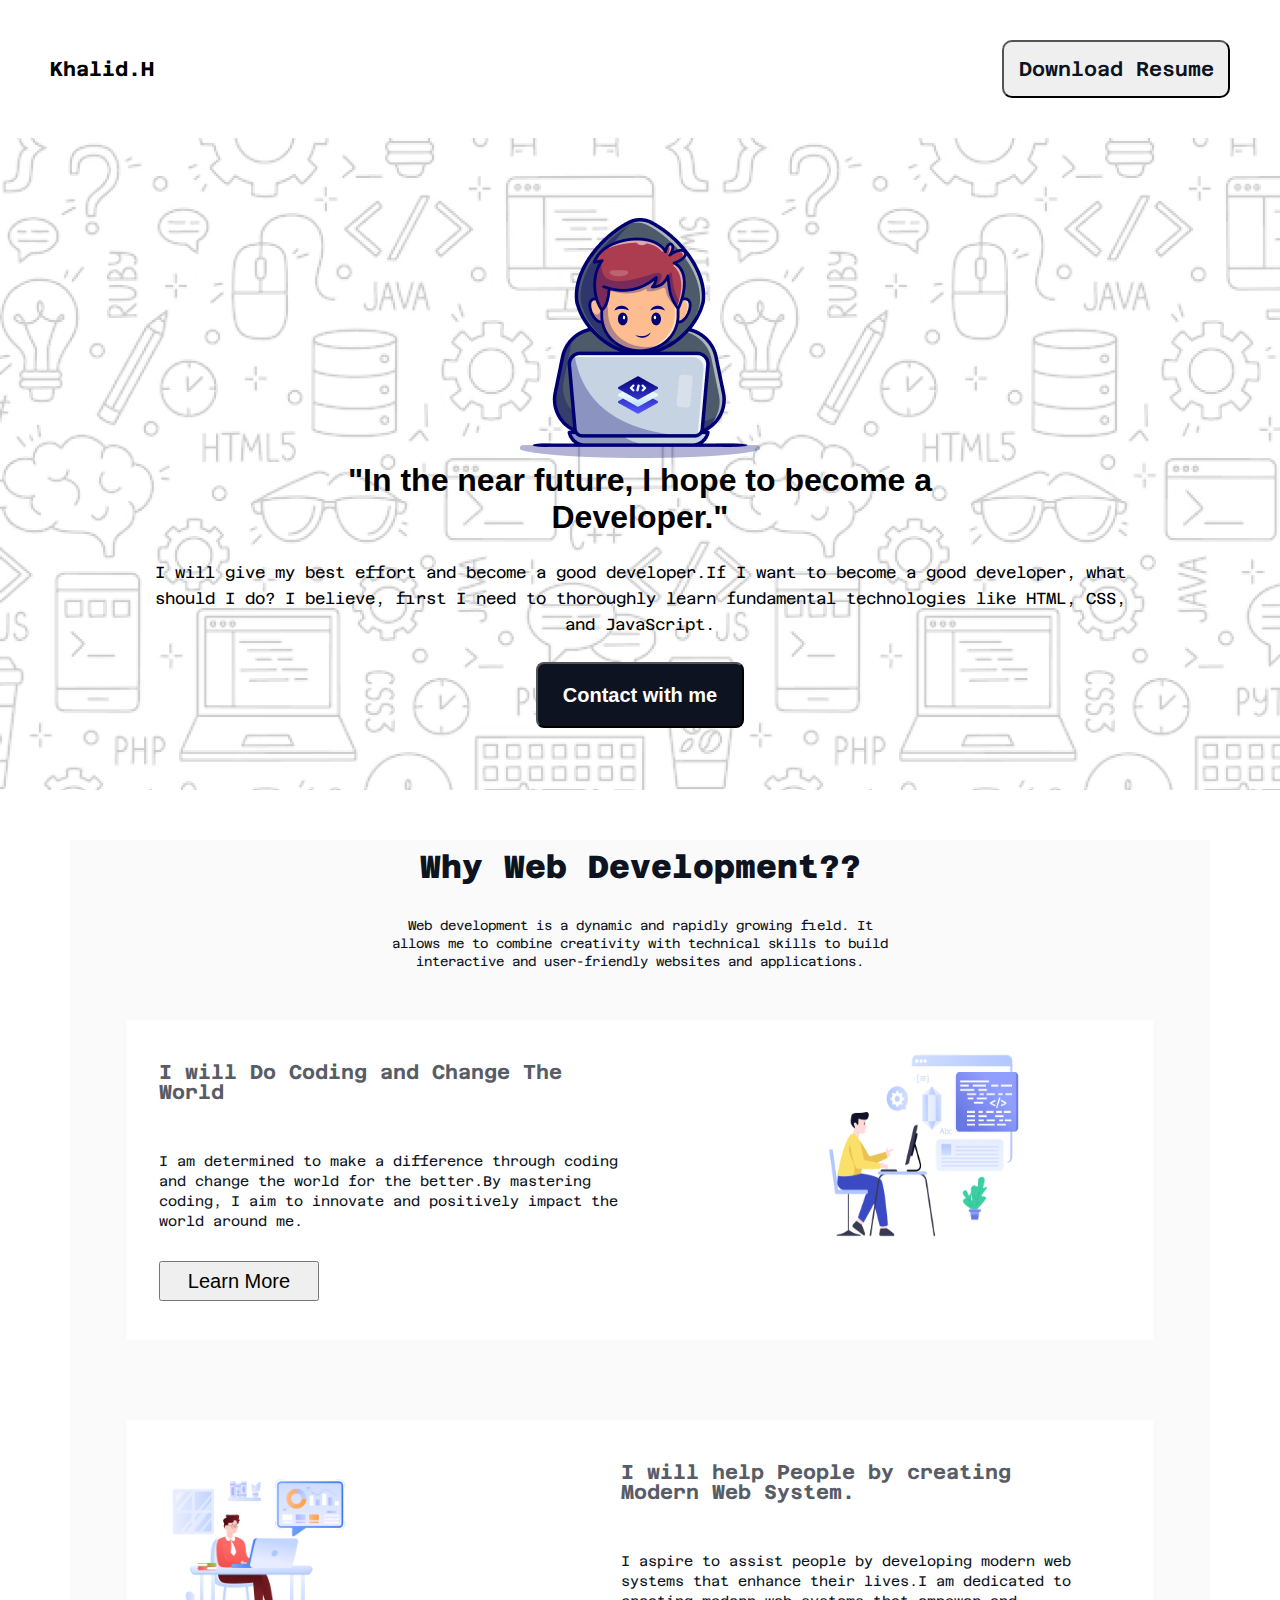
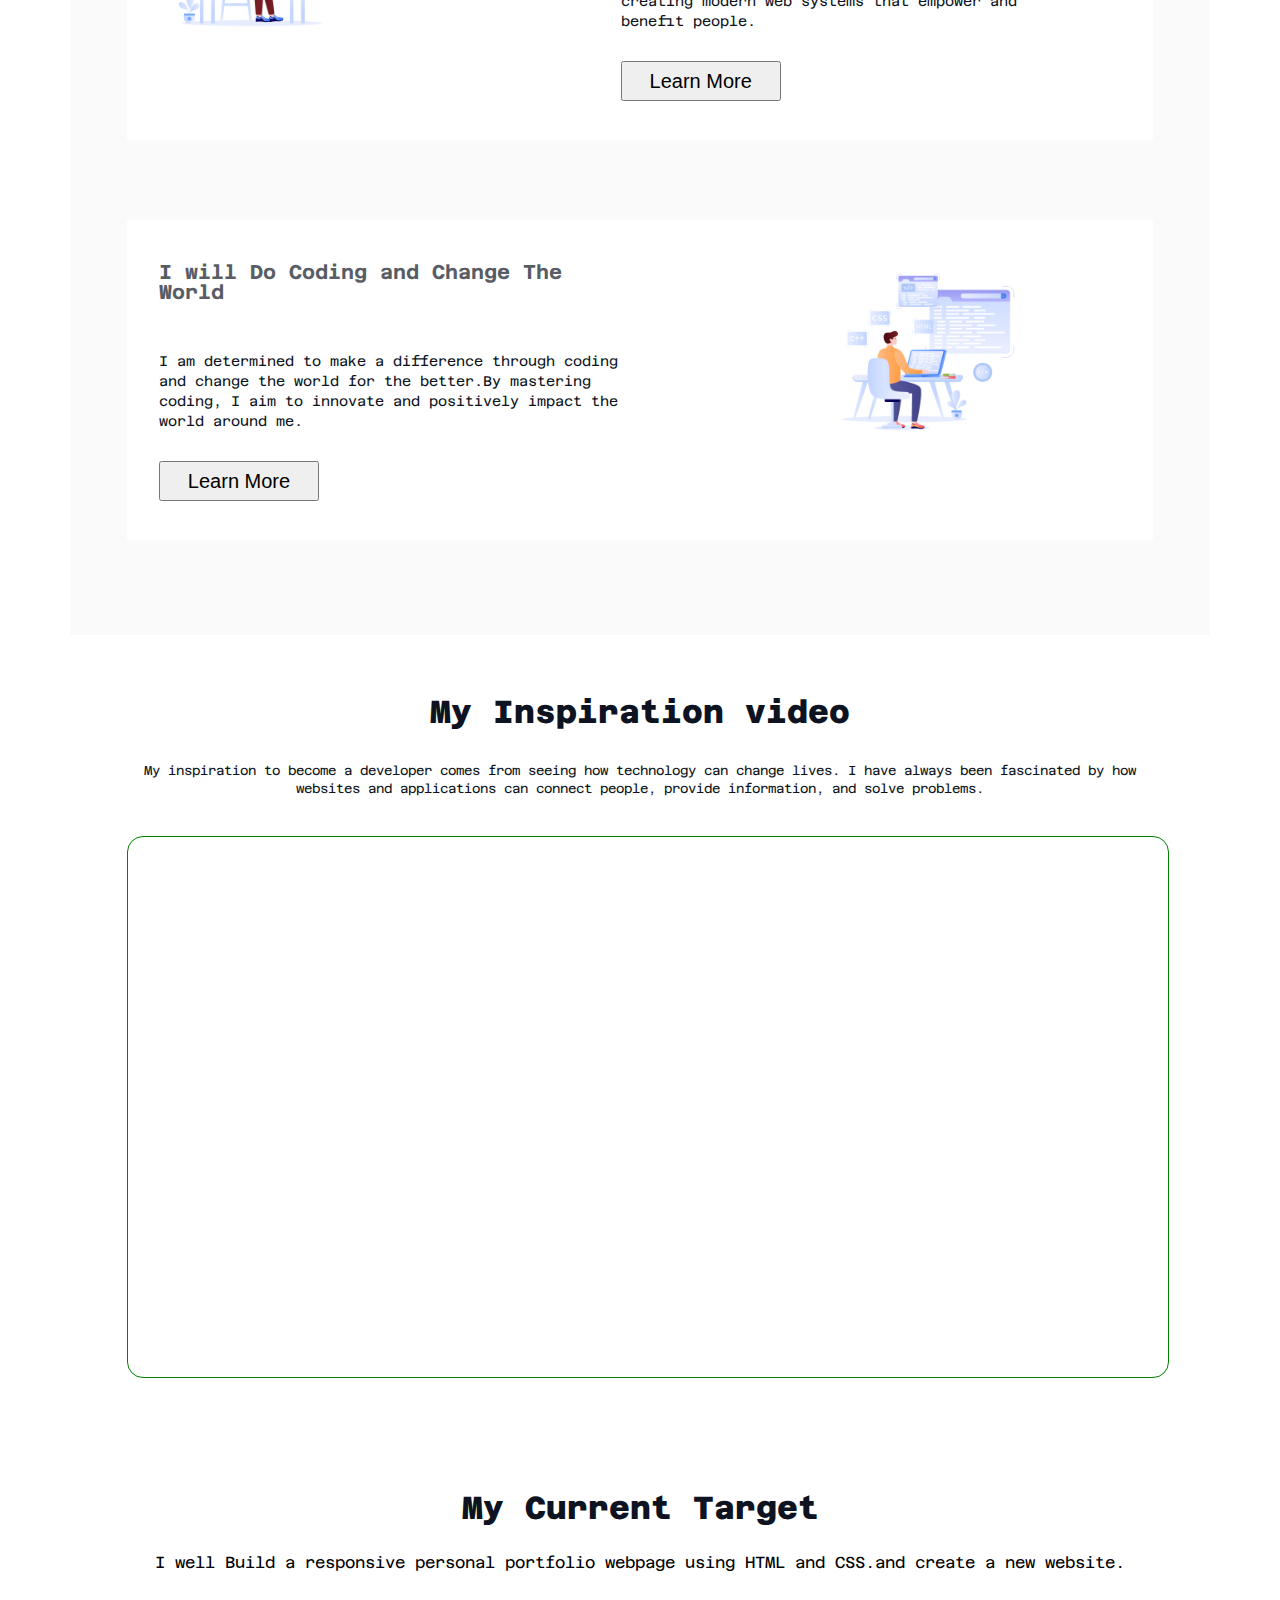
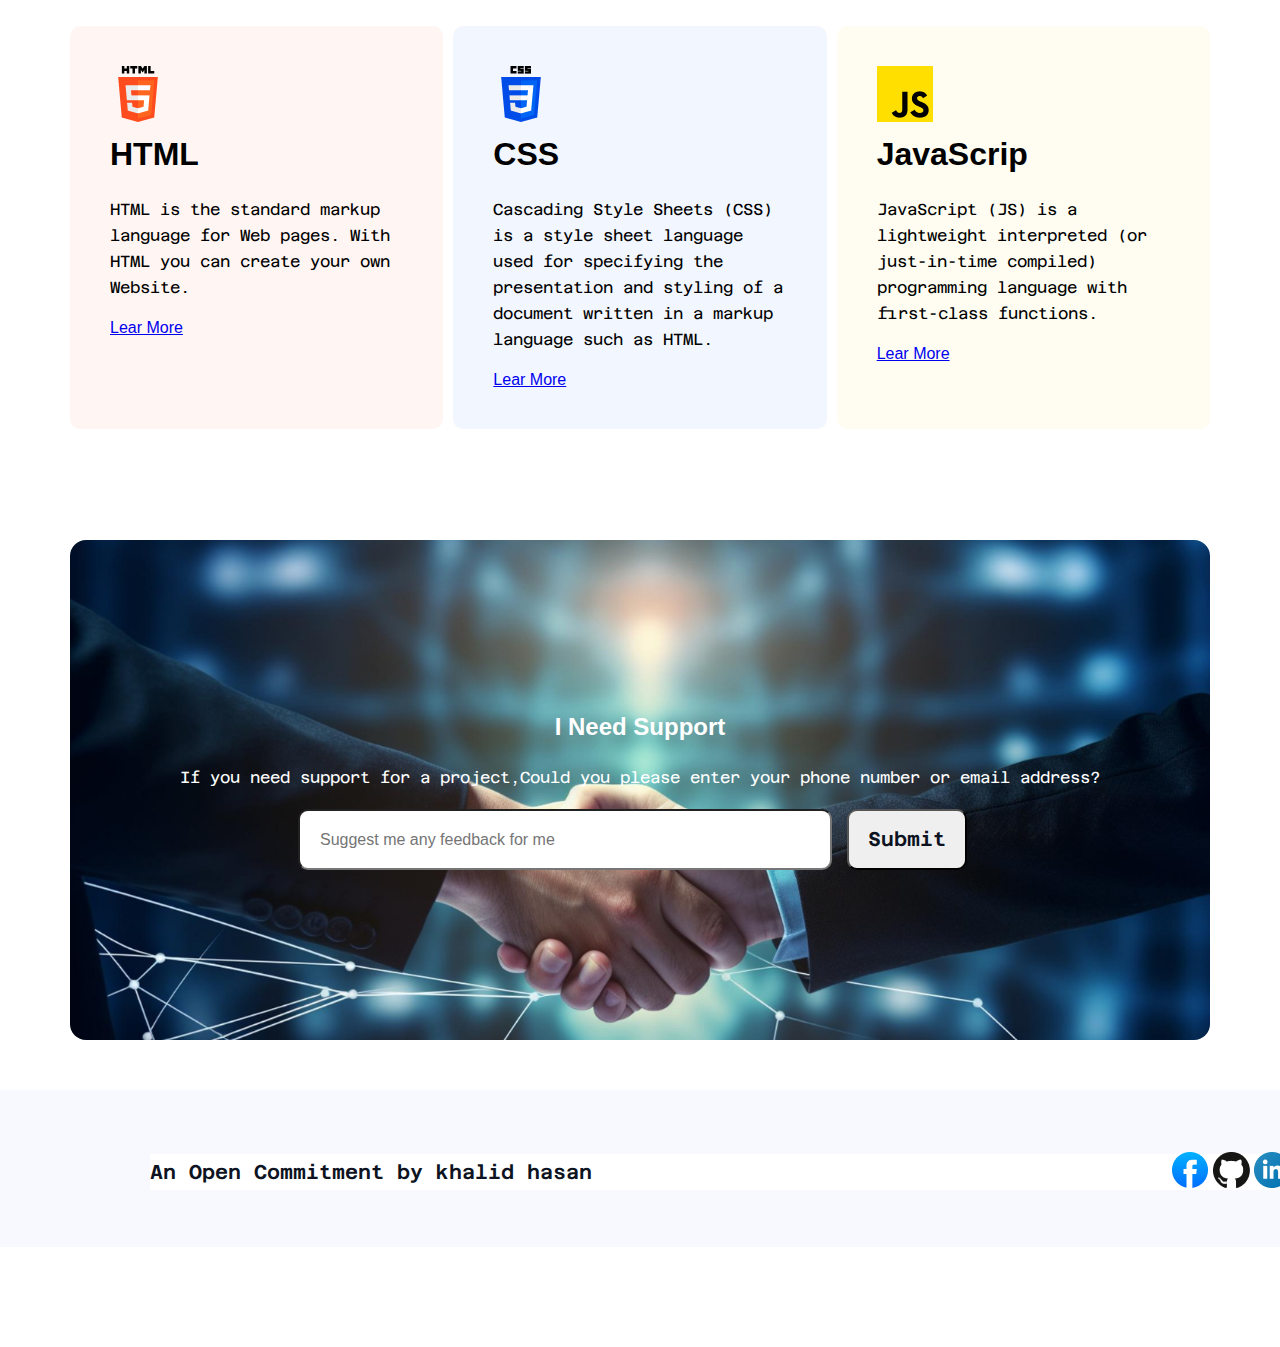
==== commit a75072f1: "final-commit-assignment" ====
--- a/index.html
+++ b/index.html
@@ -29,7 +29,7 @@
       
         <h1 >"In the near future, I hope to become a <br>Developer."</h1>
 
-        <p>Lorem Ipsum is simply dummy text of the printing and typesetting industry. Lorem Ipsum has been the industry's <br>standard dummy text.</p>
+        <p>I will give my best effort and become a good developer.If I want to become a good developer, what should I do? I believe, first I need to thoroughly learn fundamental technologies like HTML, CSS, and JavaScript. </p>
    
        <button class="btn-1"><a href="#contact">Contact with me</a></button>
   
@@ -45,7 +45,7 @@
         <div class="development-title">
           <h2>Why Web Development??</h2>
           <p>
-            Lorem ipsum dolor sit amet consectetur adipisicing elit. Impedit culpa sint voluptate atque! Cupiditate eaque nobis voluptas doloribus dolorum expedita, laborum perspiciatis iure delectus repellat ipsum consequuntur sunt, totam eligendi.
+            Web development is a dynamic and rapidly growing field. It allows me to combine creativity with technical skills to build interactive and user-friendly websites and applications.
           </p>
         </div>
         
@@ -107,7 +107,7 @@
       <div class="insp-title-content">
         <h2>My Inspiration video</h2>
         <p>
-          Lorem ipsum dolor sit amet consectetur adipisicing elit. Cupiditate commodi assumenda quo. Assumenda at possimus iusto ullam odio fuga repellat voluptatibus saepe omnis! Ratione perspiciatis pariatur laboriosam quo tempora accusamus.
+          My inspiration to become a developer comes from seeing how technology can change lives. I have always been fascinated by how websites and applications can connect people, provide information, and solve problems. 
         </p>
       
         <br>
@@ -134,7 +134,7 @@
               
             <div class="Current-target-html">
                 <div class="Current-target-continur">
-                  <img src="./assets/html.png" alt="">
+                  <img src="./assets/html.png" style="margin-bottom: 10px;" alt="">
                     <h1>HTML</h1>
                     <p> HTML is the standard markup language for Web pages. With HTML you can create your own Website.</p>
                     <br>
@@ -145,7 +145,7 @@
             
             <div class="Current-target-css">
                 <div class="Current-target-continur">
-                    <img src="./assets/css.png" alt="">
+                    <img src="./assets/css.png" style="margin-bottom: 10px;" alt="">
                     <h1>CSS</h1>
                     <p>Cascading Style Sheets (CSS) is a style sheet language used for specifying the presentation and styling of a document written in a markup language such as HTML.</p>
                     <br>
@@ -156,7 +156,7 @@
     
             <div class="Current-target-java">
                 <div class="Current-target-continur">
-                    <img src="./assets/js.png" alt="">
+                    <img src="./assets/js.png" style="margin-bottom: 10px;" alt="">
                     <h1>JavaScrip</h1>
                     <p>JavaScript (JS) is a lightweight interpreted (or just-in-time compiled) programming language with first-class functions.</p>
                     <br>
@@ -174,17 +174,22 @@
       <!----- support-section ------>
       
       <div class="Support" >
-        <div class="Support-text" >
+          <div class="Support-text" >
           
-          <h2 >I Need Support</h2>
-          <p>Lorem ipsum dolor sit amet consectetur adipisicing elit.</p>
-          <br>
+            <h2 >I Need Support</h2>
+            <p>If you need support for a project,Could you please enter your phone number or email address?</p>
+            <br>
+          </div>
           
           <form action="" >
-      
-            <input type="email" name="phone" id="phone"  placeholder="Suggest me any feedback for me" pattern="Enter a phone number" class="s-btn1">
             
-            <input type="Submit" value="Submit" class="s-btn">
+            <div class="s-buttan">
+              <input class="s-input" type="email" name="phone" id="phone"  placeholder="Suggest me any feedback for me" pattern="Enter a phone number" >
+              
+              <button class="s-btn" type="button" value="Submit">Submit</button>
+              
+            </div>
+         
           </form>
           
         </div>
--- a/styles.css
+++ b/styles.css
@@ -72,7 +72,7 @@
   font-size: 20px;
   font-weight: 600;
   margin-top: 24px;
-  /* line-height: 32px; */
+  
 }
 
 .btn-1 a{
@@ -182,13 +182,14 @@
   width: 200px;
 }
 
+.second-image {
+  margin-right: 45%;
+  height: 200px;
+  width: 200px;
+}
+
 .third-image {
   margin-left: 45%;
-  height: 200px;
-  width: 200px;
-}
-.second-image {
-  margin-right: 45%;
   height: 200px;
   width: 200px;
 }
@@ -240,8 +241,9 @@
   /* --------target-section------ */
 
   .targate-title{
+
     width: 1140px; 
-    margin: 0 auto; 
+    margin: 111px auto;
   
   }
   .target-title-post{
@@ -249,7 +251,16 @@
     margin: 0 auto;
     text-align: center;
     flex-direction: column;
-    margin-bottom: 10px;
+    margin: 50px auto;
+  }
+  .target-title-post h2{
+    color: rgb(13, 19, 33);
+    font-family: Azeret Mono;
+    font-size: 32px;
+    font-weight: 800;
+    line-height: 37px;
+    letter-spacing: 0%;
+    text-align: center;
   
   }
   .current-target-web-design{
@@ -262,7 +273,6 @@
   .current-target{
     width: 90%;
     margin: 0 auto;
-    margin-left: ;
     margin-top: 10px;
     gap: 10px;
     border: 1px solid green;
@@ -282,7 +292,7 @@
   .Current-target-java{
     width: 30%;
     padding: 40px;
-    background-color: rgba(255, 76, 30, 0.05);
+    background: rgba(255, 223, 0, 0.05);
     border-radius: 10px;
   }
 
@@ -299,7 +309,6 @@
     top: 450px;
     bottom: 179px;
     margin: 0 auto;
-    margin-top: 50px;
     background-image: url('/assets/handshake.jpg');
     background-size: cover;
     border-radius: 16px;  
@@ -311,18 +320,39 @@
     text-align: center;
    
   }
-  .s-btn1{
-    width: 548px;
+  .s-buttan{
+    
+    width: 684px;
     height: 58px;
-    padding: 0px 10px 0px 21px;
-  
-  }
-  
-  .s-btn{
+    display: flex;
+    flex-direction: row;
+    justify-content: flex-start;
+    align-items: flex-start;
+    padding: 0px;
+    margin: 0 auto;
+   
+  }
+  .s-input{
+    width: 500px;
+    height: 57px;
+    font-size: 16px;
+    font-weight: 400;
+    padding: 0px 10px 0px 20px;
+    margin-right: 15px;
+    border-radius: 10px;
+  }
+  
+  .s-btn {
     width: 120px;
-    height: 59px;
-    padding: 21px 23px ;
-  }
+    height: 61px;
+    color: rgb(13, 19, 33);
+    font-family: Azeret Mono;
+    font-size: 20px;
+    font-weight: 600;
+    line-height: 23px;
+    text-align: center;
+    border-radius: 10px;
+}
 
 /* --------footer-section----------- */
 .footer-main {
@@ -348,7 +378,15 @@
     align-items:center;
     background-color: white;
     margin-bottom: 50px;
-    
+}
+.footer-title{
+    color: rgb(13, 19, 33);
+    font-family: Azeret Mono;
+    font-size: 20px;
+    font-weight: 600;
+    line-height: 23px;
+    letter-spacing: 0%;
+    text-align: center;
 }
 .footer-social a {
     text-decoration: none;
